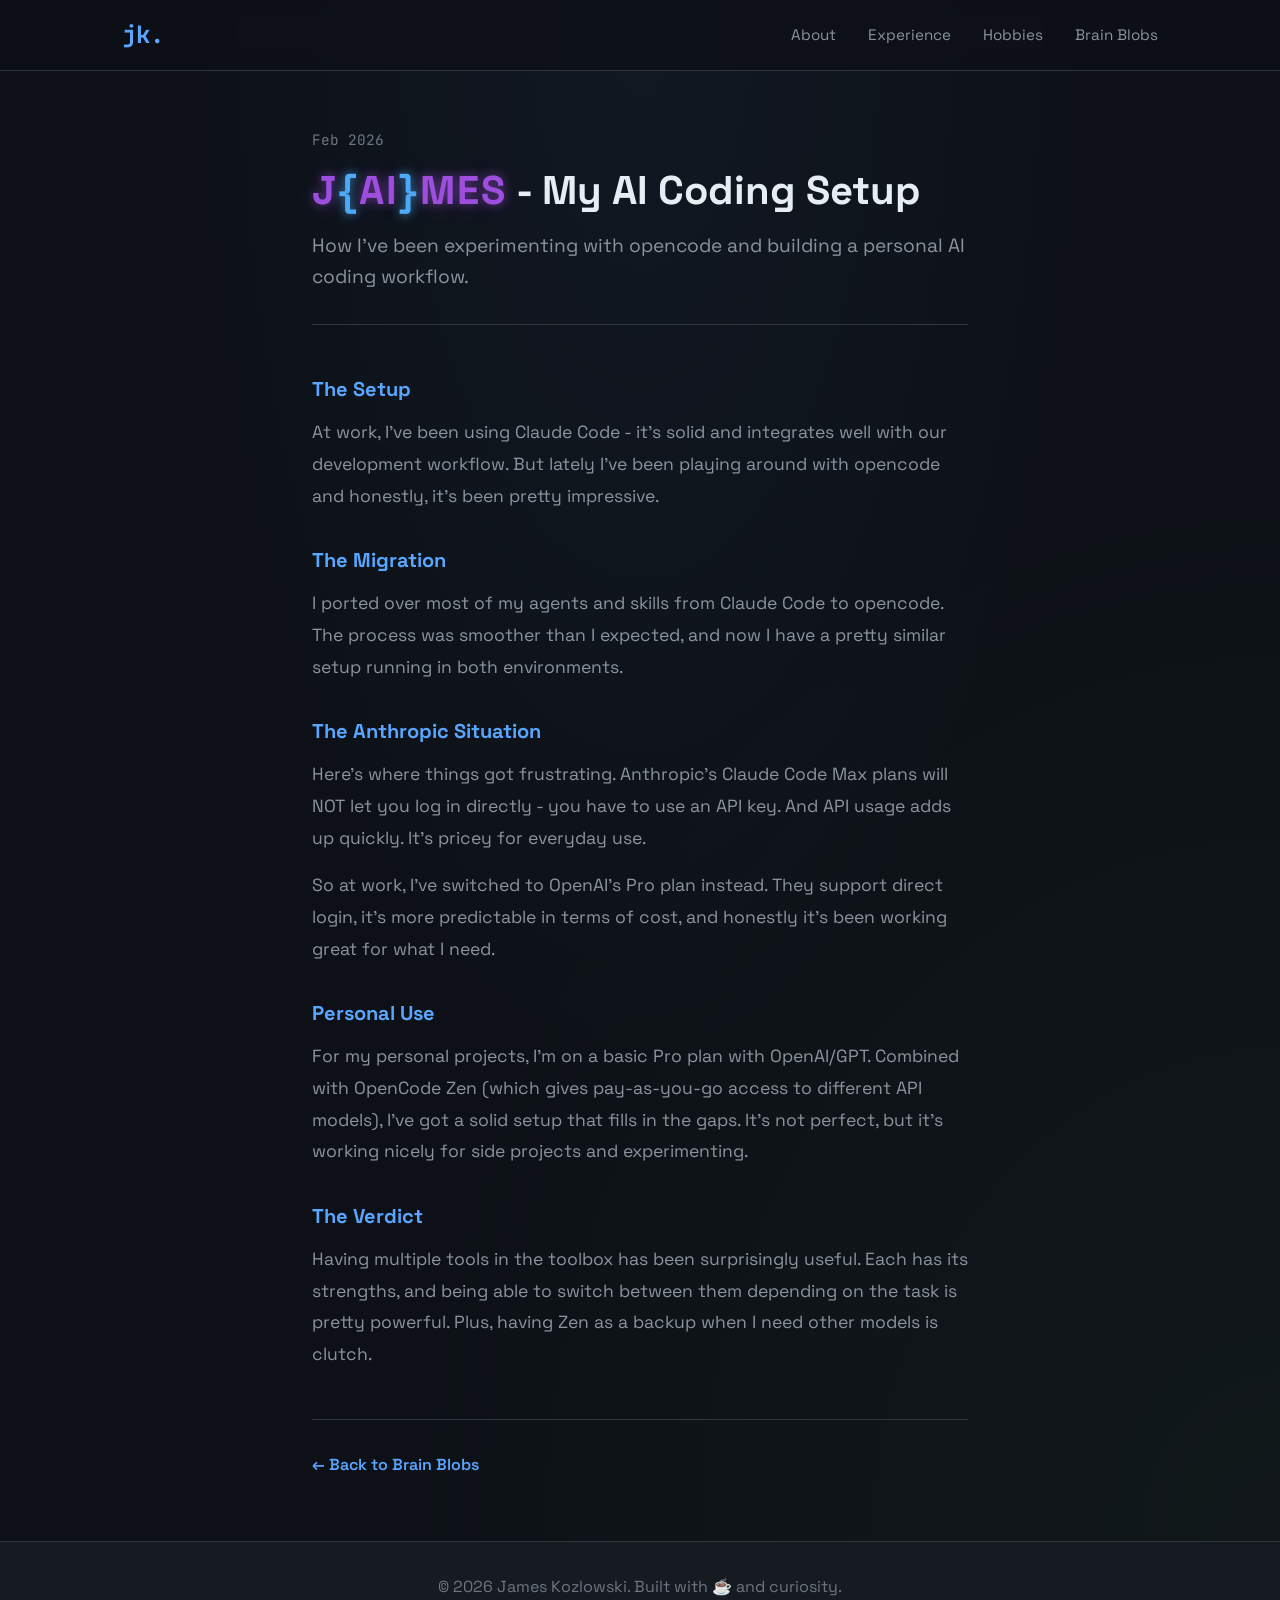
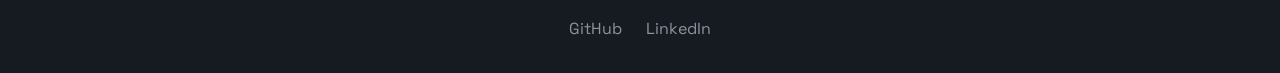
==== blog/ai-coding-setup.html @ 7b48e2a0 "update blog" ====
<!DOCTYPE html>
<html lang="en">
<head>
    <meta charset="UTF-8">
    <meta name="viewport" content="width=device-width, initial-scale=1.0">
    <title>J{AI}MES - My AI Coding Setup | James Kozlowski</title>
    <link rel="stylesheet" href="../styles.css">
    <link rel="stylesheet" href="../blog.css">
    <link rel="preconnect" href="https://fonts.googleapis.com">
    <link rel="preconnect" href="https://fonts.gstatic.com" crossorigin>
    <link href="https://fonts.googleapis.com/css2?family=JetBrains+Mono:wght@400;700&family=Space+Grotesk:wght@400;600;700&display=swap" rel="stylesheet">
</head>
<body>
    <nav class="navbar">
        <div class="nav-content">
            <a href="../index.html#home" class="logo">jk.</a>
            <ul class="nav-links">
                <li><a href="../index.html#about">About</a></li>
                <li><a href="../index.html#experience">Experience</a></li>
                <li><a href="../index.html#hobbies">Hobbies</a></li>
                <li><a href="../index.html#brain-blobs">Brain Blobs</a></li>
            </ul>
        </div>
    </nav>

    <main class="blog-post">
        <article>
            <header class="post-header">
                <span class="post-date">Feb 2026</span>
                <h1><span class="blog-title-styled">J<span class="bracket">{</span>AI<span class="bracket">}</span>MES</span> - My AI Coding Setup</h1>
                <p class="post-subtitle">How I've been experimenting with opencode and building a personal AI coding workflow.</p>
            </header>

            <div class="post-content">
                <h4>The Setup</h4>
                <p>At work, I've been using Claude Code - it's solid and integrates well with our development workflow. But lately I've been playing around with opencode and honestly, it's been pretty impressive.</p>

                <h4>The Migration</h4>
                <p>I ported over most of my agents and skills from Claude Code to opencode. The process was smoother than I expected, and now I have a pretty similar setup running in both environments.</p>

                <h4>The Anthropic Situation</h4>
                <p>Here's where things got frustrating. Anthropic's Claude Code Max plans will NOT let you log in directly - you have to use an API key. And API usage adds up quickly. It's pricey for everyday use.</p>
                <p>So at work, I've switched to OpenAI's Pro plan instead. They support direct login, it's more predictable in terms of cost, and honestly it's been working great for what I need.</p>

                <h4>Personal Use</h4>
                <p>For my personal projects, I'm on a basic Pro plan with OpenAI/GPT. Combined with OpenCode Zen (which gives pay-as-you-go access to different API models), I've got a solid setup that fills in the gaps. It's not perfect, but it's working nicely for side projects and experimenting.</p>

                <h4>The Verdict</h4>
                <p>Having multiple tools in the toolbox has been surprisingly useful. Each has its strengths, and being able to switch between them depending on the task is pretty powerful. Plus, having Zen as a backup when I need other models is clutch.</p>
            </div>

            <footer class="post-footer">
                <a href="../index.html#brain-blobs" class="back-link">← Back to Brain Blobs</a>
            </footer>
        </article>
    </main>

    <footer class="footer">
        <div class="container">
            <p>© 2026 James Kozlowski. Built with ☕ and curiosity.</p>
            <div class="social-links">
                <a href="https://github.com/jameskozlowski" target="_blank">GitHub</a>
                <a href="https://www.linkedin.com/in/jameskozlowski" target="_blank">LinkedIn</a>
            </div>
        </div>
    </footer>
</body>
</html>
---- styles.css ----
:root {
    --bg-primary: #0d1117;
    --bg-secondary: #161b22;
    --bg-tertiary: #21262d;
    --text-primary: #e6edf3;
    --text-secondary: #8b949e;
    --text-muted: #6e7681;
    --accent-primary: #58a6ff;
    --accent-secondary: #7ee787;
    --accent-tertiary: #ffa657;
    --accent-purple: #d2a8ff;
    --border-color: #30363d;
    --code-bg: #1a1f26;
    --font-mono: 'JetBrains Mono', monospace;
    --font-sans: 'Space Grotesk', sans-serif;
}

* {
    margin: 0;
    padding: 0;
    box-sizing: border-box;
}

html {
    scroll-behavior: smooth;
}

body {
    font-family: var(--font-sans);
    background-color: var(--bg-primary);
    color: var(--text-primary);
    line-height: 1.6;
}

.container {
    max-width: 1100px;
    margin: 0 auto;
    padding: 0 2rem;
}

/* Navbar */
.navbar {
    position: fixed;
    top: 0;
    left: 0;
    right: 0;
    background: rgba(13, 17, 23, 0.85);
    backdrop-filter: blur(10px);
    border-bottom: 1px solid var(--border-color);
    z-index: 1000;
    padding: 1rem 0;
}

.nav-content {
    max-width: 1100px;
    margin: 0 auto;
    padding: 0 2rem;
    display: flex;
    justify-content: space-between;
    align-items: center;
}

.logo {
    font-family: var(--font-mono);
    font-size: 1.5rem;
    font-weight: 700;
    color: var(--accent-primary);
    text-decoration: none;
}

.nav-links {
    display: flex;
    list-style: none;
    gap: 2rem;
}

.nav-links a {
    color: var(--text-secondary);
    text-decoration: none;
    font-size: 0.95rem;
    transition: color 0.2s ease;
}

.nav-links a:hover {
    color: var(--accent-primary);
}

/* Hero Section */
.hero {
    min-height: 100vh;
    display: flex;
    align-items: center;
    padding: 6rem 2rem 4rem;
    background: 
        radial-gradient(ellipse at top, rgba(88, 166, 255, 0.08) 0%, transparent 50%),
        radial-gradient(ellipse at bottom right, rgba(126, 231, 135, 0.05) 0%, transparent 50%),
        var(--bg-primary);
}

.hero-content {
    max-width: 1100px;
    margin: 0 auto;
    display: grid;
    grid-template-columns: 1fr 1fr;
    gap: 4rem;
    align-items: center;
}

.greeting {
    color: var(--accent-primary);
    font-family: var(--font-mono);
    font-size: 1rem;
    margin-bottom: 0.5rem;
}

.hero h1 {
    font-size: 3.5rem;
    font-weight: 700;
    line-height: 1.1;
    margin-bottom: 0.5rem;
    background: linear-gradient(135deg, var(--text-primary) 0%, var(--accent-primary) 100%);
    -webkit-background-clip: text;
    -webkit-text-fill-color: transparent;
    background-clip: text;
}

.tagline {
    font-size: 1.25rem;
    color: var(--text-secondary);
    margin-bottom: 0.5rem;
}

.location {
    color: var(--text-muted);
    font-size: 0.95rem;
    margin-bottom: 2rem;
}

.hero-links {
    display: flex;
    gap: 1rem;
    flex-wrap: wrap;
}

.btn {
    display: inline-block;
    padding: 0.75rem 1.5rem;
    background: var(--accent-primary);
    color: var(--bg-primary);
    text-decoration: none;
    border-radius: 6px;
    font-weight: 600;
    font-size: 0.95rem;
    transition: all 0.2s ease;
}

.btn:hover {
    transform: translateY(-2px);
    box-shadow: 0 4px 12px rgba(88, 166, 255, 0.3);
}

.btn-outline {
    background: transparent;
    border: 1px solid var(--border-color);
    color: var(--text-primary);
}

.btn-outline:hover {
    border-color: var(--accent-primary);
    color: var(--accent-primary);
}

.hero-image {
    display: flex;
    justify-content: center;
}

.profile-pic {
    width: 320px;
    height: 400px;
    object-fit: cover;
    border-radius: 12px;
    border: 2px solid var(--border-color);
    box-shadow: 0 8px 32px rgba(0, 0, 0, 0.4);
    transition: transform 0.3s ease;
}

.profile-pic:hover {
    transform: scale(1.02);
}

/* Sections */
.section {
    padding: 5rem 0;
}

.section-alt {
    background: var(--bg-secondary);
}

.section-title {
    font-size: 2rem;
    font-weight: 700;
    margin-bottom: 1rem;
    position: relative;
    display: inline-block;
}

.section-title::after {
    content: '';
    position: absolute;
    bottom: -8px;
    left: 0;
    width: 60px;
    height: 3px;
    background: var(--accent-primary);
    border-radius: 2px;
}

.section-subtitle {
    color: var(--text-secondary);
    margin-bottom: 3rem;
}

/* About Section */
.about-content {
    display: grid;
    grid-template-columns: 2fr 1fr;
    gap: 3rem;
    margin-bottom: 3rem;
}

.about-text p {
    margin-bottom: 1rem;
    color: var(--text-secondary);
    font-size: 1.05rem;
}

.about-text strong {
    color: var(--accent-secondary);
}

.about-pic {
    width: 100%;
    max-width: 280px;
    height: auto;
    border-radius: 12px;
    border: 2px solid var(--border-color);
}

.tech-stack h3 {
    font-size: 1.1rem;
    color: var(--text-secondary);
    margin-bottom: 1rem;
}

.tech-tags {
    display: flex;
    flex-wrap: wrap;
    gap: 0.5rem;
}

.tech-tag {
    padding: 0.4rem 0.8rem;
    background: var(--code-bg);
    border: 1px solid var(--border-color);
    border-radius: 20px;
    font-family: var(--font-mono);
    font-size: 0.85rem;
    color: var(--accent-primary);
}

/* Experience Timeline */
.timeline {
    margin-bottom: 3rem;
}

.timeline-item {
    position: relative;
    padding-left: 2rem;
    margin-bottom: 2rem;
}

.timeline-marker {
    position: absolute;
    left: 0;
    top: 6px;
    width: 12px;
    height: 12px;
    background: var(--accent-primary);
    border-radius: 50%;
    box-shadow: 0 0 0 4px rgba(88, 166, 255, 0.2);
}

.timeline-content h3 {
    font-size: 1.25rem;
    color: var(--text-primary);
}

.company {
    color: var(--accent-secondary);
    font-weight: 600;
}

.period {
    color: var(--text-muted);
    font-size: 0.9rem;
    margin-bottom: 0.5rem;
}

.timeline-content p {
    color: var(--text-secondary);
}

.timeline-content ul {
    color: var(--text-secondary);
    margin-left: 1.25rem;
    margin-top: 0.5rem;
}

.timeline-content li {
    margin-bottom: 0.25rem;
}

/* Education Section */
.education-section {
    margin-bottom: 2rem;
}

.education-section h3 {
    font-size: 1.25rem;
    margin-bottom: 1rem;
    color: var(--text-secondary);
}

.education-card {
    background: var(--bg-tertiary);
    border: 1px solid var(--border-color);
    border-radius: 8px;
    padding: 1.25rem;
    margin-bottom: 1rem;
}

.education-card h4 {
    font-size: 1.1rem;
    color: var(--text-primary);
    margin-bottom: 0.25rem;
}

.education-card .company {
    color: var(--accent-tertiary);
    font-weight: 600;
}

/* Certifications */
.certifications-section {
    margin-bottom: 3rem;
}

.certifications-section h3 {
    font-size: 1.25rem;
    margin-bottom: 1rem;
    color: var(--text-secondary);
}

.cert-grid {
    display: flex;
    flex-wrap: wrap;
    gap: 0.75rem;
}

.cert-tag {
    padding: 0.5rem 1rem;
    background: rgba(126, 231, 135, 0.1);
    border: 1px solid var(--accent-secondary);
    border-radius: 6px;
    font-size: 0.9rem;
    color: var(--accent-secondary);
}

.patents-section {
    margin: 2rem 0;
}

.patents-section h3 {
    font-size: 1.25rem;
    margin-bottom: 1rem;
    color: var(--text-primary);
}

.patent-card {
    padding: 1rem 1.25rem;
    background: rgba(126, 231, 135, 0.08);
    border: 1px solid var(--accent-secondary);
    border-radius: 8px;
    margin-bottom: 0.75rem;
}

.patent-card h4 {
    font-size: 1rem;
    color: var(--text-primary);
    margin-bottom: 0.25rem;
}

.patent-meta {
    font-size: 0.85rem;
    color: var(--accent-secondary);
    margin-bottom: 0.5rem;
}

.patent-desc {
    font-size: 0.9rem;
    color: var(--text-secondary);
    line-height: 1.5;
}

.projects-grid h3 {
    font-size: 1.25rem;
    margin-bottom: 1.5rem;
    color: var(--text-secondary);
}

.project-card {
    background: var(--bg-tertiary);
    border: 1px solid var(--border-color);
    border-radius: 8px;
    padding: 1.5rem;
    margin-bottom: 1rem;
    transition: border-color 0.2s ease;
}

.project-card:hover {
    border-color: var(--accent-primary);
}

.project-card h4 {
    font-size: 1.1rem;
    margin-bottom: 0.5rem;
    color: var(--text-primary);
}

.project-card p {
    color: var(--text-secondary);
    font-size: 0.95rem;
    margin-bottom: 1rem;
}

.project-tech {
    display: flex;
    gap: 0.5rem;
    margin-bottom: 1rem;
}

.project-tech span {
    padding: 0.25rem 0.6rem;
    background: var(--code-bg);
    border-radius: 4px;
    font-family: var(--font-mono);
    font-size: 0.8rem;
    color: var(--accent-tertiary);
}

.project-link {
    color: var(--accent-primary);
    text-decoration: none;
    font-weight: 600;
    transition: color 0.2s ease;
}

.project-link:hover {
    color: var(--accent-secondary);
}

/* Hobbies Grid */
.hobbies-grid {
    display: grid;
    grid-template-columns: repeat(auto-fit, minmax(260px, 1fr));
    gap: 1.5rem;
}

.hobby-card {
    background: var(--bg-tertiary);
    border: 1px solid var(--border-color);
    border-radius: 12px;
    padding: 1.5rem;
    transition: all 0.3s ease;
}

.hobby-card:hover {
    transform: translateY(-4px);
    border-color: var(--accent-purple);
    box-shadow: 0 8px 24px rgba(210, 168, 255, 0.1);
}

.hobby-icon {
    font-size: 1.25rem;
    margin-right: 0.5rem;
}

.hobby-card h3 {
    font-size: 1.15rem;
    margin-bottom: 0.75rem;
    color: var(--text-primary);
    display: flex;
    align-items: center;
}

.hobby-card p {
    color: var(--text-secondary);
    font-size: 0.95rem;
}

/* Blog / Brain Blobs */
.blog-grid {
    display: grid;
    grid-template-columns: repeat(auto-fit, minmax(280px, 1fr));
    gap: 1.5rem;
}

.blog-card {
    background: var(--bg-tertiary);
    border: 1px solid var(--border-color);
    border-radius: 12px;
    padding: 1.5rem;
    transition: all 0.3s ease;
}

.blog-card:hover {
    border-color: var(--accent-secondary);
    transform: translateY(-4px);
}

.blog-date {
    font-family: var(--font-mono);
    font-size: 0.8rem;
    color: var(--text-muted);
    display: block;
    margin-bottom: 0.5rem;
}

.blog-card h3 {
    font-size: 1.1rem;
    margin-bottom: 0.75rem;
    color: var(--text-primary);
    line-height: 1.4;
}

.blog-title-styled {
    color: #9d4edd;
    text-transform: uppercase;
    font-weight: 700;
    letter-spacing: 2px;
    text-shadow: 0 0 10px rgba(157, 78, 221, 0.5), 0 0 20px rgba(157, 78, 221, 0.3);
}

.blog-title-styled .bracket {
    color: #4dabf7;
    text-shadow: 0 0 8px rgba(77, 171, 247, 0.6), 0 0 15px rgba(77, 171, 247, 0.4);
}

.blog-card p {
    color: var(--text-secondary);
    font-size: 0.9rem;
    margin-bottom: 1rem;
    line-height: 1.6;
}

.read-more {
    color: var(--accent-primary);
    text-decoration: none;
    font-weight: 600;
    font-size: 0.9rem;
    transition: color 0.2s ease;
}

.read-more:hover {
    color: var(--accent-secondary);
}

/* Footer */
.footer {
    background: var(--bg-secondary);
    border-top: 1px solid var(--border-color);
    padding: 2rem 0;
    text-align: center;
}

.footer p {
    color: var(--text-muted);
    margin-bottom: 1rem;
}

.social-links {
    display: flex;
    justify-content: center;
    gap: 1.5rem;
}

.social-links a {
    color: var(--text-secondary);
    text-decoration: none;
    transition: color 0.2s ease;
}

.social-links a:hover {
    color: var(--accent-primary);
}

/* Responsive */
@media (max-width: 768px) {
    .hero-content {
        grid-template-columns: 1fr;
        text-align: center;
    }
    
    .hero h1 {
        font-size: 2.5rem;
    }
    
    .hero-links {
        justify-content: center;
    }
    
    .hero-image {
        order: -1;
    }
    
    .profile-pic {
        width: 240px;
        height: 300px;
    }
    
    .about-content {
        grid-template-columns: 1fr;
    }
    
    .about-image {
        order: -1;
        text-align: center;
    }
    
    .nav-links {
        display: none;
    }
    
    .section {
        padding: 3rem 0;
    }
}
---- blog.css ----
/* Blog Index Styles */
.blog-index {
    min-height: 100vh;
    padding: 8rem 0 4rem;
    background: 
        radial-gradient(ellipse at top, rgba(88, 166, 255, 0.05) 0%, transparent 50%),
        radial-gradient(ellipse at bottom right, rgba(126, 231, 135, 0.03) 0%, transparent 50%),
        var(--bg-primary);
}

.blog-index-header {
    text-align: center;
    margin-bottom: 4rem;
}

.blog-index-header h1 {
    font-size: 3rem;
    font-weight: 700;
    margin-bottom: 0.5rem;
    background: linear-gradient(135deg, var(--text-primary) 0%, var(--accent-primary) 100%);
    -webkit-background-clip: text;
    -webkit-text-fill-color: transparent;
    background-clip: text;
}

.blog-index-subtitle {
    color: var(--text-secondary);
    font-size: 1.2rem;
}

.blog-list {
    max-width: 800px;
    margin: 0 auto;
    display: flex;
    flex-direction: column;
    gap: 2rem;
}

.blog-list-item {
    background: var(--bg-secondary);
    border: 1px solid var(--border-color);
    border-radius: 12px;
    padding: 2rem;
    transition: all 0.3s ease;
}

.blog-list-item:hover {
    border-color: var(--accent-secondary);
    transform: translateY(-2px);
    box-shadow: 0 8px 24px rgba(126, 231, 135, 0.1);
}

.blog-list-item .blog-date {
    font-family: var(--font-mono);
    font-size: 0.85rem;
    color: var(--text-muted);
    display: block;
    margin-bottom: 0.75rem;
}

.blog-list-item h2 {
    font-size: 1.4rem;
    margin-bottom: 0.75rem;
    color: var(--text-primary);
    line-height: 1.3;
}

.blog-list-item p {
    color: var(--text-secondary);
    font-size: 1rem;
    line-height: 1.6;
    margin-bottom: 1.25rem;
}

.blog-list-item .read-more {
    display: inline-block;
    color: var(--accent-primary);
    text-decoration: none;
    font-weight: 600;
    font-size: 0.95rem;
    transition: color 0.2s ease;
}

.blog-list-item .read-more:hover {
    color: var(--accent-secondary);
}

/* Individual Blog Post Styles */
.blog-post {
    min-height: 100vh;
    padding: 8rem 0 4rem;
    background: 
        radial-gradient(ellipse at top, rgba(88, 166, 255, 0.05) 0%, transparent 50%),
        radial-gradient(ellipse at bottom right, rgba(126, 231, 135, 0.03) 0%, transparent 50%),
        var(--bg-primary);
}

.blog-post article {
    max-width: 720px;
    margin: 0 auto;
    padding: 0 2rem;
}

.post-header {
    margin-bottom: 3rem;
    padding-bottom: 2rem;
    border-bottom: 1px solid var(--border-color);
}

.post-date {
    font-family: var(--font-mono);
    font-size: 0.9rem;
    color: var(--text-muted);
    display: block;
    margin-bottom: 1rem;
}

.post-header h1 {
    font-size: 2.5rem;
    font-weight: 700;
    line-height: 1.2;
    margin-bottom: 1rem;
    color: var(--text-primary);
}

.post-subtitle {
    font-size: 1.2rem;
    color: var(--text-secondary);
    line-height: 1.6;
}

.post-content {
    margin-bottom: 3rem;
}

.post-content h4 {
    color: var(--accent-primary);
    font-size: 1.25rem;
    margin-top: 2rem;
    margin-bottom: 0.75rem;
}

.post-content h4:first-child {
    margin-top: 0;
}

.post-content p {
    color: var(--text-secondary);
    font-size: 1.1rem;
    line-height: 1.8;
    margin-bottom: 1rem;
}

.post-content ul {
    margin-left: 1.5rem;
    margin-bottom: 1.25rem;
}

.post-content li {
    color: var(--text-secondary);
    font-size: 1.05rem;
    line-height: 1.7;
    margin-bottom: 0.5rem;
}

.post-footer {
    padding-top: 2rem;
    border-top: 1px solid var(--border-color);
}

.back-link {
    color: var(--accent-primary);
    text-decoration: none;
    font-weight: 600;
    font-size: 1rem;
    transition: color 0.2s ease;
}

.back-link:hover {
    color: var(--accent-secondary);
}

/* Responsive */
@media (max-width: 768px) {
    .blog-index-header h1 {
        font-size: 2.25rem;
    }

    .post-header h1 {
        font-size: 1.75rem;
    }

    .blog-list-item {
        padding: 1.5rem;
    }

    .blog-post article {
        padding: 0 1rem;
    }
}
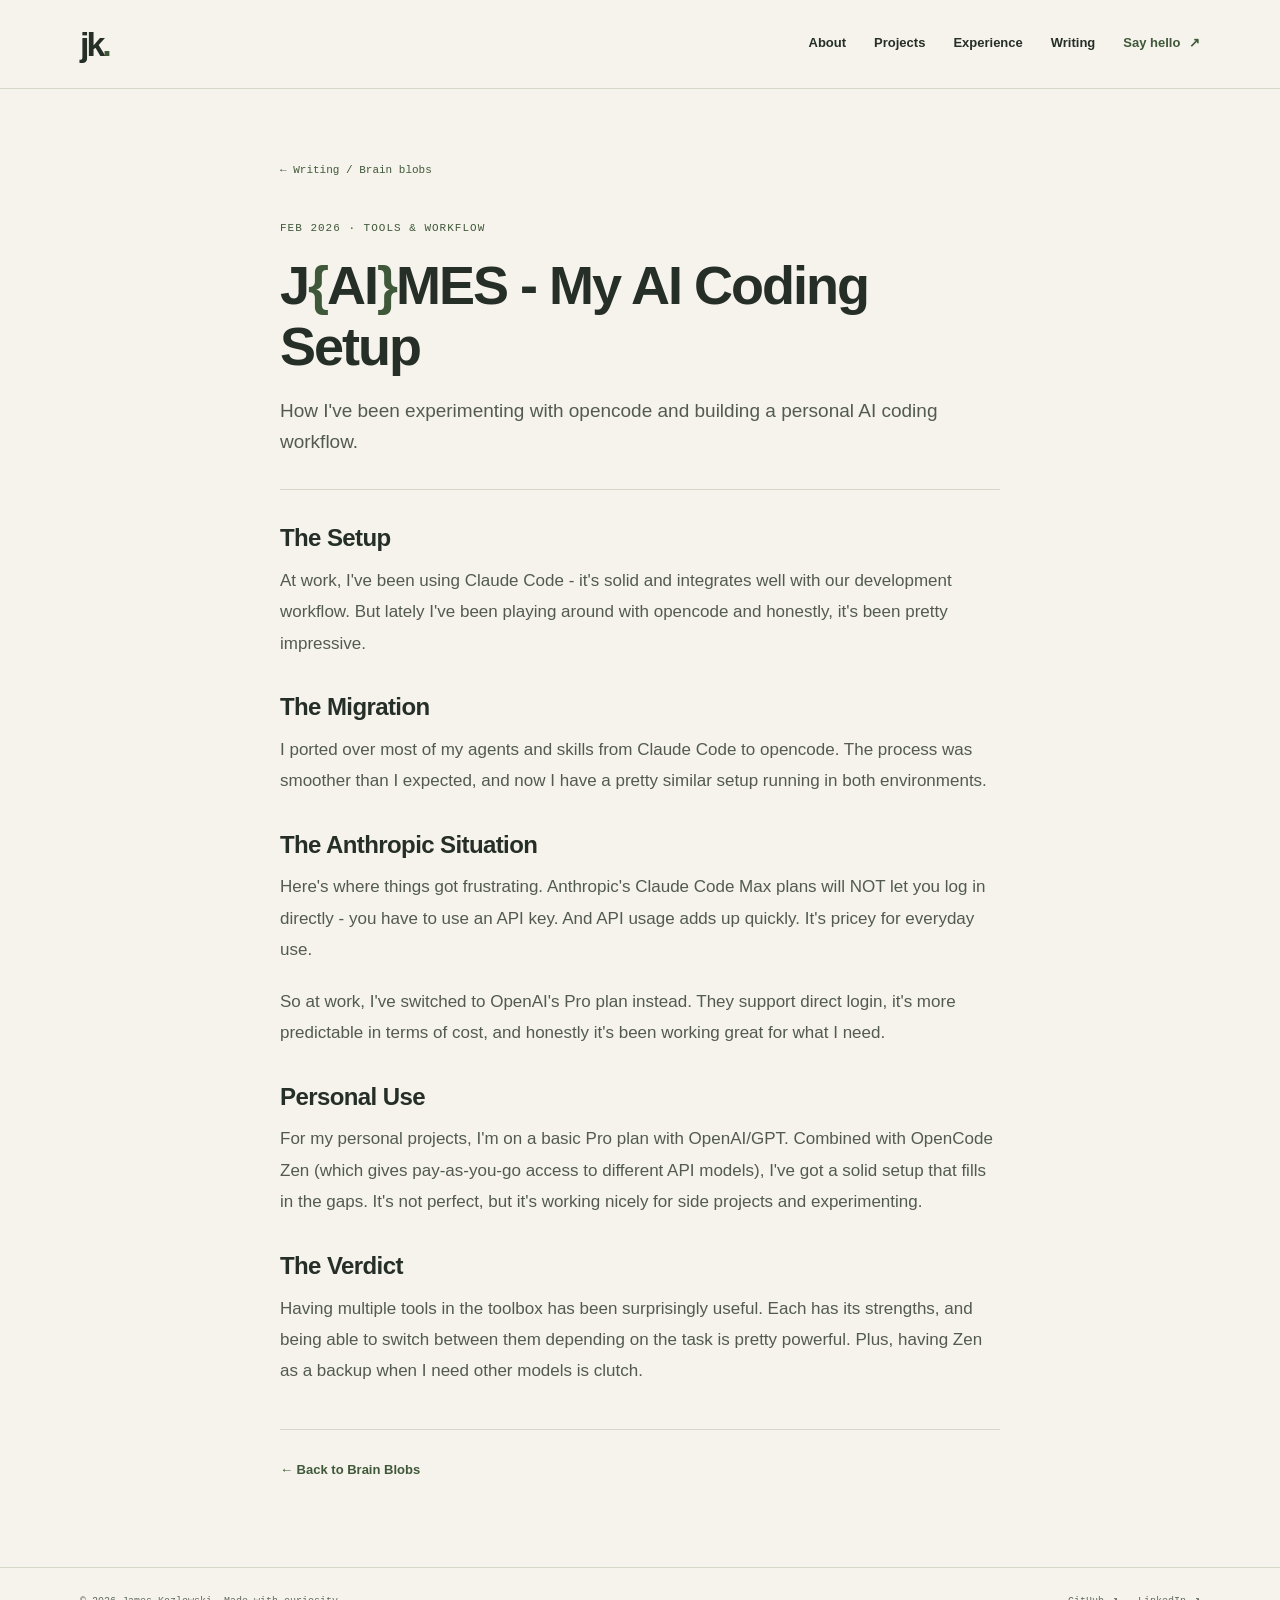
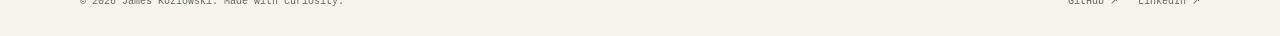
==== commit 02429958: "Refresh" ====
--- a/blog/ai-coding-setup.html
+++ b/blog/ai-coding-setup.html
@@ -1,68 +1,132 @@
-<!DOCTYPE html>
+<!doctype html>
 <html lang="en">
-<head>
-    <meta charset="UTF-8">
-    <meta name="viewport" content="width=device-width, initial-scale=1.0">
+  <head>
+    <meta charset="UTF-8" />
+    <meta name="viewport" content="width=device-width, initial-scale=1.0" />
     <title>J{AI}MES - My AI Coding Setup | James Kozlowski</title>
-    <link rel="stylesheet" href="../styles.css">
-    <link rel="stylesheet" href="../blog.css">
-    <link rel="preconnect" href="https://fonts.googleapis.com">
-    <link rel="preconnect" href="https://fonts.gstatic.com" crossorigin>
-    <link href="https://fonts.googleapis.com/css2?family=JetBrains+Mono:wght@400;700&family=Space+Grotesk:wght@400;600;700&display=swap" rel="stylesheet">
-</head>
-<body>
-    <nav class="navbar">
-        <div class="nav-content">
-            <a href="../index.html#home" class="logo">jk.</a>
-            <ul class="nav-links">
-                <li><a href="../index.html#about">About</a></li>
-                <li><a href="../index.html#experience">Experience</a></li>
-                <li><a href="../index.html#hobbies">Hobbies</a></li>
-                <li><a href="../index.html#brain-blobs">Brain Blobs</a></li>
-            </ul>
+    <link rel="stylesheet" href="../styles.css" />
+    <link rel="stylesheet" href="../blog.css" />
+    <meta
+      name="description"
+      content="Experiments with opencode, Claude Code, and a personal AI coding workflow. Notes from February 2026 by James Kozlowski."
+    />
+    <meta name="theme-color" content="#f5f3eb" />
+    <link
+      rel="canonical"
+      href="https://jameskozlowski.com/blog/ai-coding-setup.html"
+    />
+    <link rel="icon" href="../assets/favicon.svg" type="image/svg+xml" />
+    <script src="../script.js" defer></script>
+  </head>
+  <body>
+    <a class="skip-link" href="#main">Skip to content</a>
+    <header class="navbar">
+      <nav class="nav-content" aria-label="Main navigation">
+        <a
+          href="../index.html#home"
+          class="logo"
+          aria-label="James Kozlowski home"
+          >jk<span>.</span></a
+        >
+        <ul class="nav-links">
+          <li><a href="../index.html#about">About</a></li>
+          <li><a href="../index.html#projects">Projects</a></li>
+          <li><a href="../index.html#experience">Experience</a></li>
+          <li><a href="../index.html#brain-blobs">Writing</a></li>
+          <li>
+            <a href="../index.html#contact"
+              >Say hello <span aria-hidden="true">↗</span></a
+            >
+          </li>
+        </ul>
+      </nav>
+    </header>
+
+    <main id="main" class="blog-post" tabindex="-1">
+      <article>
+        <a class="breadcrumb" href="../index.html#brain-blobs"
+          >← Writing / Brain blobs</a
+        >
+        <header class="post-header">
+          <time class="post-date" datetime="2026-02"
+            >Feb 2026 · Tools &amp; workflow</time
+          >
+          <h1>
+            <span class="blog-title-styled"
+              >J<span class="bracket">{</span>AI<span class="bracket">}</span
+              >MES</span
+            >
+            - My AI Coding Setup
+          </h1>
+          <p class="post-subtitle">
+            How I've been experimenting with opencode and building a personal AI
+            coding workflow.
+          </p>
+        </header>
+
+        <div class="post-content">
+          <h2>The Setup</h2>
+          <p>
+            At work, I've been using Claude Code - it's solid and integrates
+            well with our development workflow. But lately I've been playing
+            around with opencode and honestly, it's been pretty impressive.
+          </p>
+
+          <h2>The Migration</h2>
+          <p>
+            I ported over most of my agents and skills from Claude Code to
+            opencode. The process was smoother than I expected, and now I have a
+            pretty similar setup running in both environments.
+          </p>
+
+          <h2>The Anthropic Situation</h2>
+          <p>
+            Here's where things got frustrating. Anthropic's Claude Code Max
+            plans will NOT let you log in directly - you have to use an API key.
+            And API usage adds up quickly. It's pricey for everyday use.
+          </p>
+          <p>
+            So at work, I've switched to OpenAI's Pro plan instead. They support
+            direct login, it's more predictable in terms of cost, and honestly
+            it's been working great for what I need.
+          </p>
+
+          <h2>Personal Use</h2>
+          <p>
+            For my personal projects, I'm on a basic Pro plan with OpenAI/GPT.
+            Combined with OpenCode Zen (which gives pay-as-you-go access to
+            different API models), I've got a solid setup that fills in the
+            gaps. It's not perfect, but it's working nicely for side projects
+            and experimenting.
+          </p>
+
+          <h2>The Verdict</h2>
+          <p>
+            Having multiple tools in the toolbox has been surprisingly useful.
+            Each has its strengths, and being able to switch between them
+            depending on the task is pretty powerful. Plus, having Zen as a
+            backup when I need other models is clutch.
+          </p>
         </div>
-    </nav>
 
-    <main class="blog-post">
-        <article>
-            <header class="post-header">
-                <span class="post-date">Feb 2026</span>
-                <h1><span class="blog-title-styled">J<span class="bracket">{</span>AI<span class="bracket">}</span>MES</span> - My AI Coding Setup</h1>
-                <p class="post-subtitle">How I've been experimenting with opencode and building a personal AI coding workflow.</p>
-            </header>
-
-            <div class="post-content">
-                <h4>The Setup</h4>
-                <p>At work, I've been using Claude Code - it's solid and integrates well with our development workflow. But lately I've been playing around with opencode and honestly, it's been pretty impressive.</p>
-
-                <h4>The Migration</h4>
-                <p>I ported over most of my agents and skills from Claude Code to opencode. The process was smoother than I expected, and now I have a pretty similar setup running in both environments.</p>
-
-                <h4>The Anthropic Situation</h4>
-                <p>Here's where things got frustrating. Anthropic's Claude Code Max plans will NOT let you log in directly - you have to use an API key. And API usage adds up quickly. It's pricey for everyday use.</p>
-                <p>So at work, I've switched to OpenAI's Pro plan instead. They support direct login, it's more predictable in terms of cost, and honestly it's been working great for what I need.</p>
-
-                <h4>Personal Use</h4>
-                <p>For my personal projects, I'm on a basic Pro plan with OpenAI/GPT. Combined with OpenCode Zen (which gives pay-as-you-go access to different API models), I've got a solid setup that fills in the gaps. It's not perfect, but it's working nicely for side projects and experimenting.</p>
-
-                <h4>The Verdict</h4>
-                <p>Having multiple tools in the toolbox has been surprisingly useful. Each has its strengths, and being able to switch between them depending on the task is pretty powerful. Plus, having Zen as a backup when I need other models is clutch.</p>
-            </div>
-
-            <footer class="post-footer">
-                <a href="../index.html#brain-blobs" class="back-link">← Back to Brain Blobs</a>
-            </footer>
-        </article>
+        <footer class="post-footer">
+          <a href="../index.html#brain-blobs" class="back-link"
+            >← Back to Brain Blobs</a
+          >
+        </footer>
+      </article>
     </main>
 
     <footer class="footer">
-        <div class="container">
-            <p>© 2026 James Kozlowski. Built with ☕ and curiosity.</p>
-            <div class="social-links">
-                <a href="https://github.com/jameskozlowski" target="_blank">GitHub</a>
-                <a href="https://www.linkedin.com/in/jameskozlowski" target="_blank">LinkedIn</a>
-            </div>
+      <div class="container">
+        <p>
+          © <span data-year>2026</span> James Kozlowski. Made with curiosity.
+        </p>
+        <div class="social-links">
+          <a href="https://github.com/jameskozlowski">GitHub ↗</a>
+          <a href="https://www.linkedin.com/in/jameskozlowski">LinkedIn ↗</a>
         </div>
+      </div>
     </footer>
-</body>
+  </body>
 </html>
--- a/styles.css
+++ b/styles.css
@@ -1,649 +1,782 @@
 :root {
-    --bg-primary: #0d1117;
-    --bg-secondary: #161b22;
-    --bg-tertiary: #21262d;
-    --text-primary: #e6edf3;
-    --text-secondary: #8b949e;
-    --text-muted: #6e7681;
-    --accent-primary: #58a6ff;
-    --accent-secondary: #7ee787;
-    --accent-tertiary: #ffa657;
-    --accent-purple: #d2a8ff;
-    --border-color: #30363d;
-    --code-bg: #1a1f26;
-    --font-mono: 'JetBrains Mono', monospace;
-    --font-sans: 'Space Grotesk', sans-serif;
+  color-scheme: light;
+  --bg-primary: #f5f3eb;
+  --bg-secondary: #eeede3;
+  --text-primary: #252e27;
+  --text-secondary: #535b51;
+  --text-muted: #646b60;
+  --accent-primary: #40583a;
+  --border-color: #d6d8ca;
+  --font-sans: "Avenir Next", Avenir, "Segoe UI", sans-serif;
+  --font-mono: "SFMono-Regular", Consolas, "Liberation Mono", monospace;
 }
 
 * {
-    margin: 0;
-    padding: 0;
-    box-sizing: border-box;
+  box-sizing: border-box;
+}
+html {
+  scroll-behavior: smooth;
+  scroll-padding-top: 110px;
+}
+body {
+  margin: 0;
+  background: var(--bg-primary);
+  color: var(--text-primary);
+  font-family: var(--font-sans);
+  font-size: 16px;
+  line-height: 1.7;
+  -webkit-font-smoothing: antialiased;
+}
+h1,
+h2,
+h3,
+h4,
+p,
+figure {
+  margin: 0;
+}
+h1,
+h2,
+h3,
+h4 {
+  line-height: 1.2;
+}
+a {
+  color: inherit;
+  text-underline-offset: 5px;
+}
+a:hover {
+  color: var(--accent-primary);
+}
+button,
+a {
+  -webkit-tap-highlight-color: transparent;
+}
+a:focus-visible,
+button:focus-visible {
+  outline: 3px solid var(--accent-primary);
+  outline-offset: 6px;
+  border-radius: 2px;
+}
+::selection {
+  background: #d3dcbd;
+  color: #252e27;
+}
+img {
+  display: block;
+  max-width: 100%;
+}
+.container {
+  width: min(1120px, calc(100% - 96px));
+  margin-inline: auto;
+}
+.skip-link {
+  position: fixed;
+  top: 12px;
+  left: 16px;
+  transform: translateY(-160%);
+  z-index: 30;
+  background: var(--text-primary);
+  color: var(--bg-primary);
+  padding: 10px 20px;
+}
+.skip-link:focus {
+  transform: translateY(0);
+  color: white;
+}
+.navbar {
+  position: sticky;
+  top: 0;
+  z-index: 20;
+  background: rgba(245, 243, 235, 0.97);
+  border-bottom: 1px solid var(--border-color);
+}
+.nav-content {
+  width: min(1120px, calc(100% - 96px));
+  min-height: 88px;
+  margin: auto;
+  display: flex;
+  align-items: center;
+  justify-content: space-between;
+  gap: 28px;
+}
+.logo {
+  font-size: 34px;
+  font-weight: 800;
+  text-decoration: none;
+  letter-spacing: -3px;
+  line-height: 1;
+}
+.logo span {
+  color: var(--accent-primary);
+}
+.nav-links {
+  display: flex;
+  align-items: center;
+  flex-wrap: wrap;
+  gap: 28px;
+  list-style: none;
+  padding: 0;
+  margin: 0;
+}
+.nav-links a {
+  display: inline-block;
+  font-size: 13px;
+  font-weight: 600;
+  text-decoration: none;
+  padding: 10px 0;
+  border-bottom: 1px solid transparent;
+}
+.nav-links a:hover,
+.nav-links a[aria-current="location"] {
+  border-color: var(--accent-primary);
+}
+.nav-links li:last-child a {
+  color: var(--accent-primary);
+}
+.nav-links span {
+  margin-left: 5px;
+}
+.eyebrow {
+  font: 11px/1.6 var(--font-mono);
+  letter-spacing: 1.4px;
+  text-transform: uppercase;
+  color: var(--accent-primary);
+}
+.hero {
+  display: grid;
+  grid-template-columns: 1.45fr 1fr;
+  gap: 40px 70px;
+  padding-top: 78px;
+}
+.hero-copy {
+  align-self: center;
+}
+.status-dot {
+  display: inline-block;
+  width: 7px;
+  height: 7px;
+  background: var(--accent-primary);
+  border-radius: 50%;
+  margin: 0 9px 1px 0;
+}
+h1 {
+  font-size: clamp(58px, 6.2vw, 82px);
+  letter-spacing: -5px;
+  font-weight: 650;
+  line-height: 1.04;
+}
+.hero h1 {
+  margin: 24px 0;
+}
+.accent {
+  color: var(--accent-primary);
+}
+.hero-intro {
+  font-size: 27px;
+  line-height: 1.4;
+  letter-spacing: -0.7px;
+}
+.serif {
+  font-family: Georgia, "Times New Roman", serif;
+  font-weight: 400;
+  font-style: italic;
+}
+.hero-description {
+  color: var(--text-secondary);
+  max-width: 470px;
+  font-size: 15px;
+  margin-top: 20px;
+}
+.hero-links {
+  display: flex;
+  align-items: center;
+  flex-wrap: wrap;
+  gap: 24px;
+  margin-top: 28px;
+}
+.btn {
+  display: inline-flex;
+  align-items: center;
+  justify-content: center;
+  gap: 22px;
+  background: var(--accent-primary);
+  color: #fff;
+  border: 1px solid var(--accent-primary);
+  border-radius: 4px;
+  font-size: 13px;
+  font-weight: 600;
+  padding: 13px 20px;
+  text-decoration: none;
+  transition: background 0.2s;
+}
+.btn:hover {
+  background: #293d24;
+  color: #fff;
+}
+.text-link {
+  display: inline-flex;
+  align-items: center;
+  gap: 14px;
+  font-size: 13px;
+  font-weight: 600;
+  text-decoration: none;
+}
+.text-link:hover {
+  text-decoration: underline;
+}
+.hero-photo {
+  position: relative;
+  padding: 12px 12px 0;
+  background: #e4e5d8;
+  border: 1px solid #d5d7c6;
+  transform: rotate(2deg);
+  align-self: center;
+  margin: 5px 10px 10px 0;
+}
+.photo-frame {
+  overflow: hidden;
+  background: var(--bg-secondary);
+}
+.hero-photo img {
+  width: 100%;
+  aspect-ratio: 4 / 5;
+  height: auto;
+  object-fit: cover;
+  object-position: center 45%;
+}
+.hero-photo figcaption {
+  display: flex;
+  justify-content: space-between;
+  font: 10px/1.6 var(--font-mono);
+  padding: 15px 3px;
+  color: #45523f;
+}
+.photo-note {
+  position: absolute;
+  right: -24px;
+  bottom: 84px;
+  font:
+    italic 17px Georgia,
+    serif;
+  background: #f3edce;
+  color: #494b30;
+  padding: 13px 17px;
+  transform: rotate(-7deg);
+  box-shadow: 0 2px 5px #252e2710;
+}
+.hero-footnote {
+  grid-column: 1 / -1;
+  border-top: 1px solid var(--border-color);
+  padding: 22px 0;
+  margin-top: 24px;
+  display: flex;
+  justify-content: space-between;
+  gap: 20px;
+  color: var(--text-muted);
+  font: 10px/1.6 var(--font-mono);
+}
+.hero-footnote a {
+  text-decoration: none;
+}
+.hero-footnote a span {
+  padding-left: 14px;
+}
+.section {
+  padding-block: 92px;
+}
+.section-tinted {
+  background: var(--bg-secondary);
+  border-block: 1px solid var(--border-color);
+}
+.section-layout {
+  display: grid;
+  grid-template-columns: 1fr 1.55fr;
+  gap: 80px;
+}
+h2 {
+  font-size: clamp(30px, 3.3vw, 42px);
+  letter-spacing: -1.6px;
+  font-weight: 600;
+}
+.section-heading h2,
+.section-top h2,
+.offscreen-grid h2 {
+  margin-top: 17px;
+}
+.section-summary {
+  color: var(--text-secondary);
+  font-size: 14px;
+  margin-top: 20px;
+  max-width: 320px;
+}
+.lead {
+  font-size: 20px;
+  line-height: 1.65;
+  letter-spacing: -0.35px;
+}
+.about-copy > p + p {
+  margin-top: 18px;
+  color: var(--text-secondary);
+  font-size: 15px;
+}
+.toolbox {
+  margin-top: 30px;
+  padding-top: 26px;
+  border-top: 1px solid var(--border-color);
+}
+.tags {
+  display: flex;
+  flex-wrap: wrap;
+  gap: 7px;
+  list-style: none;
+  padding: 0;
+  margin: 14px 0 0;
+}
+.tags li {
+  font: 11px/1.5 var(--font-mono);
+  padding: 5px 10px;
+  border: 1px solid var(--border-color);
+  border-radius: 3px;
+  color: var(--text-secondary);
+}
+.section-top {
+  display: flex;
+  justify-content: space-between;
+  align-items: flex-end;
+  gap: 28px;
+  margin-bottom: 38px;
+}
+.project-grid {
+  display: grid;
+  grid-template-columns: repeat(3, 1fr);
+  gap: 18px;
+}
+.project-card {
+  padding: 26px;
+  border: 1px solid var(--border-color);
+  border-radius: 6px;
+  display: flex;
+  flex-direction: column;
+  background: #faf9f3;
+}
+.project-top {
+  display: flex;
+  align-items: center;
+  justify-content: space-between;
+  padding-bottom: 30px;
+}
+.project-symbol {
+  font: 21px/1.5 var(--font-mono);
+  letter-spacing: -1px;
+  color: var(--accent-primary);
+}
+.project-card .tags {
+  margin-top: 0;
+  gap: 5px;
+}
+.project-card .tags li {
+  padding: 3px 7px;
+  font-size: 10px;
+}
+.project-card h3 {
+  font-size: 21px;
+  letter-spacing: -0.7px;
+  margin: 19px 0 13px;
+}
+.project-card p {
+  font-size: 14px;
+  color: var(--text-secondary);
+  margin-bottom: 28px;
+}
+.card-links {
+  margin-top: auto;
+  display: flex;
+  flex-wrap: wrap;
+  align-items: center;
+  justify-content: space-between;
+  gap: 15px;
+}
+.card-links a {
+  font-size: 12px;
+}
+.card-links > a + a {
+  color: var(--text-secondary);
+  text-decoration: none;
+}
+.card-links > a + a:hover {
+  text-decoration: underline;
+}
+.experience-item {
+  position: relative;
+  border-left: 1px solid #c6cbb9;
+  padding: 0 0 35px 28px;
+}
+.experience-item::before {
+  content: "";
+  position: absolute;
+  width: 7px;
+  height: 7px;
+  border-radius: 50%;
+  background: #9ca68d;
+  top: 7px;
+  left: -4px;
+}
+.experience-item:first-child::before {
+  background: var(--accent-primary);
+}
+.experience-item:last-child {
+  padding-bottom: 0;
+}
+.role-meta {
+  display: flex;
+  flex-wrap: wrap;
+  align-items: center;
+  gap: 12px;
+  font: 11px/1.6 var(--font-mono);
+  color: var(--text-muted);
+  margin-bottom: 10px;
+}
+.current-label {
+  background: #dce3cc;
+  color: #405332;
+  padding: 2px 7px;
+  border-radius: 3px;
+  font-size: 10px;
+}
+.experience-item h3 {
+  font-size: 21px;
+  letter-spacing: -0.5px;
+}
+.company {
+  color: var(--accent-primary);
+  font-weight: 600;
+  font-size: 14px;
+  margin: 4px 0 10px;
+}
+.experience-item p:last-child {
+  font-size: 14px;
+  color: var(--text-secondary);
+}
+.credentials-grid {
+  display: grid;
+  grid-template-columns: 1fr 1fr;
+  gap: 80px;
+  margin-top: 58px;
+  padding-top: 35px;
+  border-top: 1px solid var(--border-color);
+}
+.credential {
+  margin-top: 22px;
+}
+.credential h4 {
+  font-size: 14px;
+  font-weight: 600;
+  margin-bottom: 6px;
+}
+.credential p {
+  font-size: 12px;
+  color: var(--text-secondary);
+}
+.writing-list {
+  border-top: 1px solid var(--border-color);
+}
+.writing-item {
+  display: grid;
+  grid-template-columns: 170px 1fr 28px;
+  align-items: center;
+  gap: 28px;
+  padding: 28px 0;
+  border-bottom: 1px solid var(--border-color);
+  text-decoration: none;
+}
+.writing-item:hover h3 {
+  color: var(--accent-primary);
+  text-decoration: underline;
+  text-decoration-thickness: 1px;
+}
+.writing-meta {
+  font: 11px/1.8 var(--font-mono);
+  color: var(--text-secondary);
+}
+.writing-meta span {
+  display: block;
+  font-size: 10px;
+  color: var(--text-muted);
+}
+.writing-item h3 {
+  font-size: 21px;
+  letter-spacing: -0.5px;
+  font-weight: 600;
+}
+.writing-item p {
+  font-size: 14px;
+  color: var(--text-secondary);
+  margin-top: 6px;
+}
+.writing-arrow {
+  font-size: 23px;
+  color: var(--accent-primary);
+}
+.offscreen-grid {
+  display: grid;
+  grid-template-columns: 0.9fr 1.2fr;
+  align-items: center;
+  gap: 100px;
+}
+.outdoor-photo {
+  max-width: 360px;
+}
+.outdoor-photo img {
+  width: 100%;
+  aspect-ratio: 4 / 5;
+  height: auto;
+  object-fit: cover;
+  border-radius: 5px;
+}
+.outdoor-photo figcaption {
+  margin-top: 13px;
+  font: 10px/1.6 var(--font-mono);
+  color: var(--text-muted);
+}
+.offscreen-grid .lead {
+  font-size: 17px;
+  color: var(--text-secondary);
+  margin: 22px 0 24px;
+}
+.interest {
+  padding: 15px 0;
+  border-top: 1px solid var(--border-color);
+}
+.interest h3 {
+  font-size: 15px;
+  margin-bottom: 5px;
+}
+.interest p {
+  font-size: 13px;
+  color: var(--text-secondary);
+}
+.contact-section {
+  padding-block: 90px;
+}
+.contact-section h2 {
+  font-size: clamp(38px, 5vw, 60px);
+  margin: 20px 0;
+  letter-spacing: -2px;
+}
+.contact-section > p:not(.eyebrow) {
+  max-width: 460px;
+  color: var(--text-secondary);
+  font-size: 15px;
+}
+.footer {
+  border-top: 1px solid var(--border-color);
+  padding: 26px 0;
+}
+.footer .container {
+  display: flex;
+  justify-content: space-between;
+  align-items: center;
+  flex-wrap: wrap;
+  gap: 15px;
+  font: 10px/1.6 var(--font-mono);
+  color: var(--text-muted);
+}
+.footer a {
+  text-decoration: none;
+}
+.social-links {
+  display: flex;
+  gap: 20px;
 }
 
-html {
-    scroll-behavior: smooth;
-}
-
-body {
-    font-family: var(--font-sans);
-    background-color: var(--bg-primary);
-    color: var(--text-primary);
-    line-height: 1.6;
-}
-
-.container {
-    max-width: 1100px;
-    margin: 0 auto;
-    padding: 0 2rem;
-}
-
-/* Navbar */
-.navbar {
-    position: fixed;
-    top: 0;
-    left: 0;
-    right: 0;
-    background: rgba(13, 17, 23, 0.85);
-    backdrop-filter: blur(10px);
-    border-bottom: 1px solid var(--border-color);
-    z-index: 1000;
-    padding: 1rem 0;
-}
-
-.nav-content {
-    max-width: 1100px;
-    margin: 0 auto;
-    padding: 0 2rem;
+@media (min-width: 1600px) {
+  .hero {
+    padding-top: 100px;
+  }
+}
+@media (max-width: 1000px) {
+  .container,
+  .nav-content {
+    width: calc(100% - 64px);
+  }
+  .hero {
+    gap: 32px;
+    padding-top: 55px;
+  }
+  h1 {
+    letter-spacing: -3px;
+  }
+  .photo-note {
+    right: -10px;
+    font-size: 14px;
+  }
+  .section-layout {
+    gap: 40px;
+  }
+  .project-card {
+    padding: 20px;
+  }
+  .project-card h3 {
+    font-size: 19px;
+  }
+  .offscreen-grid {
+    gap: 55px;
+  }
+}
+@media (max-width: 760px) {
+  html {
+    scroll-padding-top: 130px;
+  }
+  .container,
+  .nav-content {
+    width: calc(100% - 40px);
+  }
+  .nav-content {
+    min-height: 96px;
+    flex-wrap: wrap;
+    gap: 0;
+    padding-block: 12px 4px;
+  }
+  .logo {
+    font-size: 29px;
+  }
+  .nav-links {
+    width: 100%;
+    justify-content: space-between;
+    gap: 6px;
+  }
+  .nav-links a {
+    font-size: 11px;
+  }
+  .nav-links span {
+    margin-left: 0;
+  }
+  .hero {
+    grid-template-columns: 1fr;
+    gap: 30px;
+    padding-top: 40px;
+  }
+  .hero h1 {
+    font-size: clamp(54px, 12vw, 76px);
+    margin-block: 22px;
+  }
+  .hero-intro {
+    font-size: 25px;
+  }
+  .hero-description {
+    max-width: 530px;
+  }
+  .hero-photo {
+    width: min(370px, calc(100% - 20px));
+    justify-self: center;
+    margin: 12px 0;
+  }
+  .hero-footnote {
+    font-size: 9px;
+    margin-top: 10px;
+  }
+  .hero-footnote > span {
+    max-width: 170px;
+  }
+  .hero-footnote a {
+    white-space: nowrap;
+  }
+  .section {
+    padding-block: 58px;
+  }
+  .section-layout {
+    grid-template-columns: 1fr;
+    gap: 28px;
+  }
+  .section-top {
+    align-items: flex-start;
+    flex-direction: column;
+    gap: 20px;
+    margin-bottom: 28px;
+  }
+  .section-summary {
+    margin-top: 0;
+  }
+  .section-heading .section-summary {
+    margin-top: 16px;
+  }
+  .project-grid {
+    grid-template-columns: 1fr;
+    gap: 14px;
+  }
+  .project-card {
+    padding: 26px;
+  }
+  .project-top {
+    padding-bottom: 20px;
+  }
+  .project-card h3 {
+    font-size: 23px;
+  }
+  .credentials-grid {
+    gap: 32px;
+    margin-top: 36px;
+  }
+  .writing-item {
+    grid-template-columns: 1fr 24px;
+    gap: 9px 12px;
+    padding-block: 23px;
+  }
+  .writing-meta {
+    grid-column: 1 / -1;
     display: flex;
-    justify-content: space-between;
+    gap: 16px;
     align-items: center;
-}
-
-.logo {
-    font-family: var(--font-mono);
-    font-size: 1.5rem;
-    font-weight: 700;
-    color: var(--accent-primary);
-    text-decoration: none;
-}
-
-.nav-links {
-    display: flex;
-    list-style: none;
-    gap: 2rem;
-}
-
-.nav-links a {
-    color: var(--text-secondary);
-    text-decoration: none;
-    font-size: 0.95rem;
-    transition: color 0.2s ease;
-}
-
-.nav-links a:hover {
-    color: var(--accent-primary);
-}
-
-/* Hero Section */
-.hero {
-    min-height: 100vh;
-    display: flex;
-    align-items: center;
-    padding: 6rem 2rem 4rem;
-    background: 
-        radial-gradient(ellipse at top, rgba(88, 166, 255, 0.08) 0%, transparent 50%),
-        radial-gradient(ellipse at bottom right, rgba(126, 231, 135, 0.05) 0%, transparent 50%),
-        var(--bg-primary);
-}
-
-.hero-content {
-    max-width: 1100px;
-    margin: 0 auto;
-    display: grid;
-    grid-template-columns: 1fr 1fr;
-    gap: 4rem;
-    align-items: center;
-}
-
-.greeting {
-    color: var(--accent-primary);
-    font-family: var(--font-mono);
-    font-size: 1rem;
-    margin-bottom: 0.5rem;
-}
-
-.hero h1 {
-    font-size: 3.5rem;
-    font-weight: 700;
-    line-height: 1.1;
-    margin-bottom: 0.5rem;
-    background: linear-gradient(135deg, var(--text-primary) 0%, var(--accent-primary) 100%);
-    -webkit-background-clip: text;
-    -webkit-text-fill-color: transparent;
-    background-clip: text;
-}
-
-.tagline {
-    font-size: 1.25rem;
-    color: var(--text-secondary);
-    margin-bottom: 0.5rem;
-}
-
-.location {
-    color: var(--text-muted);
-    font-size: 0.95rem;
-    margin-bottom: 2rem;
-}
-
-.hero-links {
-    display: flex;
-    gap: 1rem;
-    flex-wrap: wrap;
-}
-
-.btn {
-    display: inline-block;
-    padding: 0.75rem 1.5rem;
-    background: var(--accent-primary);
-    color: var(--bg-primary);
-    text-decoration: none;
-    border-radius: 6px;
-    font-weight: 600;
-    font-size: 0.95rem;
-    transition: all 0.2s ease;
-}
-
-.btn:hover {
-    transform: translateY(-2px);
-    box-shadow: 0 4px 12px rgba(88, 166, 255, 0.3);
-}
-
-.btn-outline {
-    background: transparent;
-    border: 1px solid var(--border-color);
-    color: var(--text-primary);
-}
-
-.btn-outline:hover {
-    border-color: var(--accent-primary);
-    color: var(--accent-primary);
-}
-
-.hero-image {
-    display: flex;
-    justify-content: center;
-}
-
-.profile-pic {
-    width: 320px;
-    height: 400px;
-    object-fit: cover;
-    border-radius: 12px;
-    border: 2px solid var(--border-color);
-    box-shadow: 0 8px 32px rgba(0, 0, 0, 0.4);
-    transition: transform 0.3s ease;
-}
-
-.profile-pic:hover {
-    transform: scale(1.02);
-}
-
-/* Sections */
-.section {
-    padding: 5rem 0;
-}
-
-.section-alt {
-    background: var(--bg-secondary);
-}
-
-.section-title {
-    font-size: 2rem;
-    font-weight: 700;
-    margin-bottom: 1rem;
-    position: relative;
-    display: inline-block;
-}
-
-.section-title::after {
-    content: '';
-    position: absolute;
-    bottom: -8px;
-    left: 0;
-    width: 60px;
-    height: 3px;
-    background: var(--accent-primary);
-    border-radius: 2px;
-}
-
-.section-subtitle {
-    color: var(--text-secondary);
-    margin-bottom: 3rem;
-}
-
-/* About Section */
-.about-content {
-    display: grid;
-    grid-template-columns: 2fr 1fr;
-    gap: 3rem;
-    margin-bottom: 3rem;
-}
-
-.about-text p {
-    margin-bottom: 1rem;
-    color: var(--text-secondary);
-    font-size: 1.05rem;
-}
-
-.about-text strong {
-    color: var(--accent-secondary);
-}
-
-.about-pic {
-    width: 100%;
-    max-width: 280px;
-    height: auto;
-    border-radius: 12px;
-    border: 2px solid var(--border-color);
-}
-
-.tech-stack h3 {
-    font-size: 1.1rem;
-    color: var(--text-secondary);
-    margin-bottom: 1rem;
-}
-
-.tech-tags {
-    display: flex;
-    flex-wrap: wrap;
-    gap: 0.5rem;
-}
-
-.tech-tag {
-    padding: 0.4rem 0.8rem;
-    background: var(--code-bg);
-    border: 1px solid var(--border-color);
-    border-radius: 20px;
-    font-family: var(--font-mono);
-    font-size: 0.85rem;
-    color: var(--accent-primary);
-}
-
-/* Experience Timeline */
-.timeline {
-    margin-bottom: 3rem;
-}
-
-.timeline-item {
-    position: relative;
-    padding-left: 2rem;
-    margin-bottom: 2rem;
-}
-
-.timeline-marker {
-    position: absolute;
-    left: 0;
-    top: 6px;
-    width: 12px;
-    height: 12px;
-    background: var(--accent-primary);
-    border-radius: 50%;
-    box-shadow: 0 0 0 4px rgba(88, 166, 255, 0.2);
-}
-
-.timeline-content h3 {
-    font-size: 1.25rem;
-    color: var(--text-primary);
-}
-
-.company {
-    color: var(--accent-secondary);
-    font-weight: 600;
-}
-
-.period {
-    color: var(--text-muted);
-    font-size: 0.9rem;
-    margin-bottom: 0.5rem;
-}
-
-.timeline-content p {
-    color: var(--text-secondary);
-}
-
-.timeline-content ul {
-    color: var(--text-secondary);
-    margin-left: 1.25rem;
-    margin-top: 0.5rem;
-}
-
-.timeline-content li {
-    margin-bottom: 0.25rem;
-}
-
-/* Education Section */
-.education-section {
-    margin-bottom: 2rem;
-}
-
-.education-section h3 {
-    font-size: 1.25rem;
-    margin-bottom: 1rem;
-    color: var(--text-secondary);
-}
-
-.education-card {
-    background: var(--bg-tertiary);
-    border: 1px solid var(--border-color);
-    border-radius: 8px;
-    padding: 1.25rem;
-    margin-bottom: 1rem;
-}
-
-.education-card h4 {
-    font-size: 1.1rem;
-    color: var(--text-primary);
-    margin-bottom: 0.25rem;
-}
-
-.education-card .company {
-    color: var(--accent-tertiary);
-    font-weight: 600;
-}
-
-/* Certifications */
-.certifications-section {
-    margin-bottom: 3rem;
-}
-
-.certifications-section h3 {
-    font-size: 1.25rem;
-    margin-bottom: 1rem;
-    color: var(--text-secondary);
-}
-
-.cert-grid {
-    display: flex;
-    flex-wrap: wrap;
-    gap: 0.75rem;
-}
-
-.cert-tag {
-    padding: 0.5rem 1rem;
-    background: rgba(126, 231, 135, 0.1);
-    border: 1px solid var(--accent-secondary);
-    border-radius: 6px;
-    font-size: 0.9rem;
-    color: var(--accent-secondary);
-}
-
-.patents-section {
-    margin: 2rem 0;
-}
-
-.patents-section h3 {
-    font-size: 1.25rem;
-    margin-bottom: 1rem;
-    color: var(--text-primary);
-}
-
-.patent-card {
-    padding: 1rem 1.25rem;
-    background: rgba(126, 231, 135, 0.08);
-    border: 1px solid var(--accent-secondary);
-    border-radius: 8px;
-    margin-bottom: 0.75rem;
-}
-
-.patent-card h4 {
-    font-size: 1rem;
-    color: var(--text-primary);
-    margin-bottom: 0.25rem;
-}
-
-.patent-meta {
-    font-size: 0.85rem;
-    color: var(--accent-secondary);
-    margin-bottom: 0.5rem;
-}
-
-.patent-desc {
-    font-size: 0.9rem;
-    color: var(--text-secondary);
-    line-height: 1.5;
-}
-
-.projects-grid h3 {
-    font-size: 1.25rem;
-    margin-bottom: 1.5rem;
-    color: var(--text-secondary);
-}
-
-.project-card {
-    background: var(--bg-tertiary);
-    border: 1px solid var(--border-color);
-    border-radius: 8px;
-    padding: 1.5rem;
-    margin-bottom: 1rem;
-    transition: border-color 0.2s ease;
-}
-
-.project-card:hover {
-    border-color: var(--accent-primary);
-}
-
-.project-card h4 {
-    font-size: 1.1rem;
-    margin-bottom: 0.5rem;
-    color: var(--text-primary);
-}
-
-.project-card p {
-    color: var(--text-secondary);
-    font-size: 0.95rem;
-    margin-bottom: 1rem;
-}
-
-.project-tech {
-    display: flex;
-    gap: 0.5rem;
-    margin-bottom: 1rem;
-}
-
-.project-tech span {
-    padding: 0.25rem 0.6rem;
-    background: var(--code-bg);
-    border-radius: 4px;
-    font-family: var(--font-mono);
-    font-size: 0.8rem;
-    color: var(--accent-tertiary);
-}
-
-.project-link {
-    color: var(--accent-primary);
-    text-decoration: none;
-    font-weight: 600;
-    transition: color 0.2s ease;
-}
-
-.project-link:hover {
-    color: var(--accent-secondary);
-}
-
-/* Hobbies Grid */
-.hobbies-grid {
-    display: grid;
-    grid-template-columns: repeat(auto-fit, minmax(260px, 1fr));
-    gap: 1.5rem;
-}
-
-.hobby-card {
-    background: var(--bg-tertiary);
-    border: 1px solid var(--border-color);
-    border-radius: 12px;
-    padding: 1.5rem;
-    transition: all 0.3s ease;
-}
-
-.hobby-card:hover {
-    transform: translateY(-4px);
-    border-color: var(--accent-purple);
-    box-shadow: 0 8px 24px rgba(210, 168, 255, 0.1);
-}
-
-.hobby-icon {
-    font-size: 1.25rem;
-    margin-right: 0.5rem;
-}
-
-.hobby-card h3 {
-    font-size: 1.15rem;
-    margin-bottom: 0.75rem;
-    color: var(--text-primary);
-    display: flex;
-    align-items: center;
-}
-
-.hobby-card p {
-    color: var(--text-secondary);
-    font-size: 0.95rem;
-}
-
-/* Blog / Brain Blobs */
-.blog-grid {
-    display: grid;
-    grid-template-columns: repeat(auto-fit, minmax(280px, 1fr));
-    gap: 1.5rem;
-}
-
-.blog-card {
-    background: var(--bg-tertiary);
-    border: 1px solid var(--border-color);
-    border-radius: 12px;
-    padding: 1.5rem;
-    transition: all 0.3s ease;
-}
-
-.blog-card:hover {
-    border-color: var(--accent-secondary);
-    transform: translateY(-4px);
-}
-
-.blog-date {
-    font-family: var(--font-mono);
-    font-size: 0.8rem;
-    color: var(--text-muted);
-    display: block;
-    margin-bottom: 0.5rem;
-}
-
-.blog-card h3 {
-    font-size: 1.1rem;
-    margin-bottom: 0.75rem;
-    color: var(--text-primary);
-    line-height: 1.4;
-}
-
-.blog-title-styled {
-    color: #9d4edd;
-    text-transform: uppercase;
-    font-weight: 700;
-    letter-spacing: 2px;
-    text-shadow: 0 0 10px rgba(157, 78, 221, 0.5), 0 0 20px rgba(157, 78, 221, 0.3);
-}
-
-.blog-title-styled .bracket {
-    color: #4dabf7;
-    text-shadow: 0 0 8px rgba(77, 171, 247, 0.6), 0 0 15px rgba(77, 171, 247, 0.4);
-}
-
-.blog-card p {
-    color: var(--text-secondary);
-    font-size: 0.9rem;
-    margin-bottom: 1rem;
-    line-height: 1.6;
-}
-
-.read-more {
-    color: var(--accent-primary);
-    text-decoration: none;
-    font-weight: 600;
-    font-size: 0.9rem;
-    transition: color 0.2s ease;
-}
-
-.read-more:hover {
-    color: var(--accent-secondary);
-}
-
-/* Footer */
-.footer {
-    background: var(--bg-secondary);
-    border-top: 1px solid var(--border-color);
-    padding: 2rem 0;
-    text-align: center;
-}
-
-.footer p {
-    color: var(--text-muted);
-    margin-bottom: 1rem;
-}
-
-.social-links {
-    display: flex;
-    justify-content: center;
-    gap: 1.5rem;
-}
-
-.social-links a {
-    color: var(--text-secondary);
-    text-decoration: none;
-    transition: color 0.2s ease;
-}
-
-.social-links a:hover {
-    color: var(--accent-primary);
-}
-
-/* Responsive */
-@media (max-width: 768px) {
-    .hero-content {
-        grid-template-columns: 1fr;
-        text-align: center;
-    }
-    
-    .hero h1 {
-        font-size: 2.5rem;
-    }
-    
-    .hero-links {
-        justify-content: center;
-    }
-    
-    .hero-image {
-        order: -1;
-    }
-    
-    .profile-pic {
-        width: 240px;
-        height: 300px;
-    }
-    
-    .about-content {
-        grid-template-columns: 1fr;
-    }
-    
-    .about-image {
-        order: -1;
-        text-align: center;
-    }
-    
-    .nav-links {
-        display: none;
-    }
-    
-    .section {
-        padding: 3rem 0;
-    }
-}
+  }
+  .writing-item h3 {
+    font-size: 19px;
+  }
+  .writing-item p {
+    font-size: 13px;
+  }
+  .offscreen-grid {
+    grid-template-columns: 1fr;
+    gap: 32px;
+  }
+  .outdoor-photo {
+    max-width: 100%;
+  }
+  .outdoor-photo img {
+    aspect-ratio: 5 / 4;
+    object-position: center 52%;
+  }
+  .contact-section {
+    padding-block: 60px;
+  }
+  .contact-section h2 {
+    letter-spacing: -1.5px;
+  }
+  .footer .container {
+    align-items: flex-start;
+    flex-direction: column;
+    gap: 8px;
+  }
+}
+@media (max-width: 420px) {
+  .credentials-grid {
+    grid-template-columns: 1fr;
+  }
+  .hero-links {
+    gap: 18px;
+  }
+  .hero .eyebrow {
+    font-size: 9px;
+    letter-spacing: 1px;
+  }
+}
+@media (prefers-reduced-motion: reduce) {
+  html {
+    scroll-behavior: auto;
+  }
+  *,
+  *::before,
+  *::after {
+    transition: none !important;
+  }
+}
--- a/blog.css
+++ b/blog.css
@@ -1,200 +1,109 @@
-/* Blog Index Styles */
-.blog-index {
-    min-height: 100vh;
-    padding: 8rem 0 4rem;
-    background: 
-        radial-gradient(ellipse at top, rgba(88, 166, 255, 0.05) 0%, transparent 50%),
-        radial-gradient(ellipse at bottom right, rgba(126, 231, 135, 0.03) 0%, transparent 50%),
-        var(--bg-primary);
+.blog-post {
+  padding: 65px 0 85px;
+  min-height: 75vh;
 }
-
-.blog-index-header {
-    text-align: center;
-    margin-bottom: 4rem;
+.blog-post article {
+  width: min(720px, calc(100% - 48px));
+  margin-inline: auto;
 }
-
-.blog-index-header h1 {
-    font-size: 3rem;
-    font-weight: 700;
-    margin-bottom: 0.5rem;
-    background: linear-gradient(135deg, var(--text-primary) 0%, var(--accent-primary) 100%);
-    -webkit-background-clip: text;
-    -webkit-text-fill-color: transparent;
-    background-clip: text;
+.breadcrumb {
+  display: inline-block;
+  margin-bottom: 40px;
+  color: var(--accent-primary);
+  font: 11px/1.6 var(--font-mono);
+  text-decoration: none;
 }
-
-.blog-index-subtitle {
-    color: var(--text-secondary);
-    font-size: 1.2rem;
+.breadcrumb:hover {
+  text-decoration: underline;
 }
-
-.blog-list {
-    max-width: 800px;
-    margin: 0 auto;
-    display: flex;
-    flex-direction: column;
-    gap: 2rem;
+.post-header {
+  margin-bottom: 34px;
+  padding-bottom: 32px;
+  border-bottom: 1px solid var(--border-color);
 }
-
-.blog-list-item {
-    background: var(--bg-secondary);
-    border: 1px solid var(--border-color);
-    border-radius: 12px;
-    padding: 2rem;
-    transition: all 0.3s ease;
+.post-date {
+  display: block;
+  font: 11px/1.6 var(--font-mono);
+  color: var(--accent-primary);
+  margin-bottom: 18px;
+  text-transform: uppercase;
+  letter-spacing: 1px;
 }
-
-.blog-list-item:hover {
-    border-color: var(--accent-secondary);
-    transform: translateY(-2px);
-    box-shadow: 0 8px 24px rgba(126, 231, 135, 0.1);
+.post-header h1 {
+  font-size: clamp(34px, 5vw, 54px);
+  letter-spacing: -2px;
+  line-height: 1.12;
+  margin-bottom: 20px;
+  overflow-wrap: break-word;
 }
-
-.blog-list-item .blog-date {
-    font-family: var(--font-mono);
-    font-size: 0.85rem;
-    color: var(--text-muted);
-    display: block;
-    margin-bottom: 0.75rem;
+.post-subtitle {
+  color: var(--text-secondary);
+  font-size: 19px;
+  line-height: 1.6;
 }
-
-.blog-list-item h2 {
-    font-size: 1.4rem;
-    margin-bottom: 0.75rem;
-    color: var(--text-primary);
-    line-height: 1.3;
+.post-content h2 {
+  font-size: 24px;
+  letter-spacing: -0.6px;
+  margin: 34px 0 12px;
 }
-
-.blog-list-item p {
-    color: var(--text-secondary);
-    font-size: 1rem;
-    line-height: 1.6;
-    margin-bottom: 1.25rem;
+.post-content p,
+.post-content li {
+  color: var(--text-secondary);
+  font-size: 17px;
+  line-height: 1.85;
 }
-
-.blog-list-item .read-more {
-    display: inline-block;
-    color: var(--accent-primary);
-    text-decoration: none;
-    font-weight: 600;
-    font-size: 0.95rem;
-    transition: color 0.2s ease;
+.post-content p {
+  margin-bottom: 20px;
 }
-
-.blog-list-item .read-more:hover {
-    color: var(--accent-secondary);
+.post-content ul {
+  padding-left: 24px;
+  margin: 0 0 24px;
 }
-
-/* Individual Blog Post Styles */
-.blog-post {
-    min-height: 100vh;
-    padding: 8rem 0 4rem;
-    background: 
-        radial-gradient(ellipse at top, rgba(88, 166, 255, 0.05) 0%, transparent 50%),
-        radial-gradient(ellipse at bottom right, rgba(126, 231, 135, 0.03) 0%, transparent 50%),
-        var(--bg-primary);
+.post-content li {
+  margin-bottom: 7px;
 }
-
-.blog-post article {
-    max-width: 720px;
-    margin: 0 auto;
-    padding: 0 2rem;
+.post-content a {
+  color: var(--accent-primary);
 }
-
-.post-header {
-    margin-bottom: 3rem;
-    padding-bottom: 2rem;
-    border-bottom: 1px solid var(--border-color);
+.post-content code {
+  font-family: var(--font-mono);
+  font-size: 0.85em;
+  background: var(--bg-secondary);
+  padding: 2px 5px;
+  border-radius: 3px;
 }
-
-.post-date {
-    font-family: var(--font-mono);
-    font-size: 0.9rem;
-    color: var(--text-muted);
-    display: block;
-    margin-bottom: 1rem;
+.post-footer {
+  margin-top: 42px;
+  padding-top: 25px;
+  border-top: 1px solid var(--border-color);
 }
-
-.post-header h1 {
-    font-size: 2.5rem;
-    font-weight: 700;
-    line-height: 1.2;
-    margin-bottom: 1rem;
-    color: var(--text-primary);
+.back-link {
+  color: var(--accent-primary);
+  font-size: 13px;
+  font-weight: 600;
+  text-decoration: none;
 }
-
-.post-subtitle {
-    font-size: 1.2rem;
-    color: var(--text-secondary);
-    line-height: 1.6;
+.back-link:hover {
+  text-decoration: underline;
 }
-
-.post-content {
-    margin-bottom: 3rem;
+.bracket {
+  color: var(--accent-primary);
 }
-
-.post-content h4 {
-    color: var(--accent-primary);
-    font-size: 1.25rem;
-    margin-top: 2rem;
-    margin-bottom: 0.75rem;
+@media (max-width: 760px) {
+  .blog-post {
+    padding: 35px 0 55px;
+  }
+  .breadcrumb {
+    margin-bottom: 28px;
+  }
+  .post-header h1 {
+    letter-spacing: -1.3px;
+  }
+  .post-subtitle {
+    font-size: 17px;
+  }
+  .post-content p,
+  .post-content li {
+    font-size: 16px;
+  }
 }
-
-.post-content h4:first-child {
-    margin-top: 0;
-}
-
-.post-content p {
-    color: var(--text-secondary);
-    font-size: 1.1rem;
-    line-height: 1.8;
-    margin-bottom: 1rem;
-}
-
-.post-content ul {
-    margin-left: 1.5rem;
-    margin-bottom: 1.25rem;
-}
-
-.post-content li {
-    color: var(--text-secondary);
-    font-size: 1.05rem;
-    line-height: 1.7;
-    margin-bottom: 0.5rem;
-}
-
-.post-footer {
-    padding-top: 2rem;
-    border-top: 1px solid var(--border-color);
-}
-
-.back-link {
-    color: var(--accent-primary);
-    text-decoration: none;
-    font-weight: 600;
-    font-size: 1rem;
-    transition: color 0.2s ease;
-}
-
-.back-link:hover {
-    color: var(--accent-secondary);
-}
-
-/* Responsive */
-@media (max-width: 768px) {
-    .blog-index-header h1 {
-        font-size: 2.25rem;
-    }
-
-    .post-header h1 {
-        font-size: 1.75rem;
-    }
-
-    .blog-list-item {
-        padding: 1.5rem;
-    }
-
-    .blog-post article {
-        padding: 0 1rem;
-    }
-}
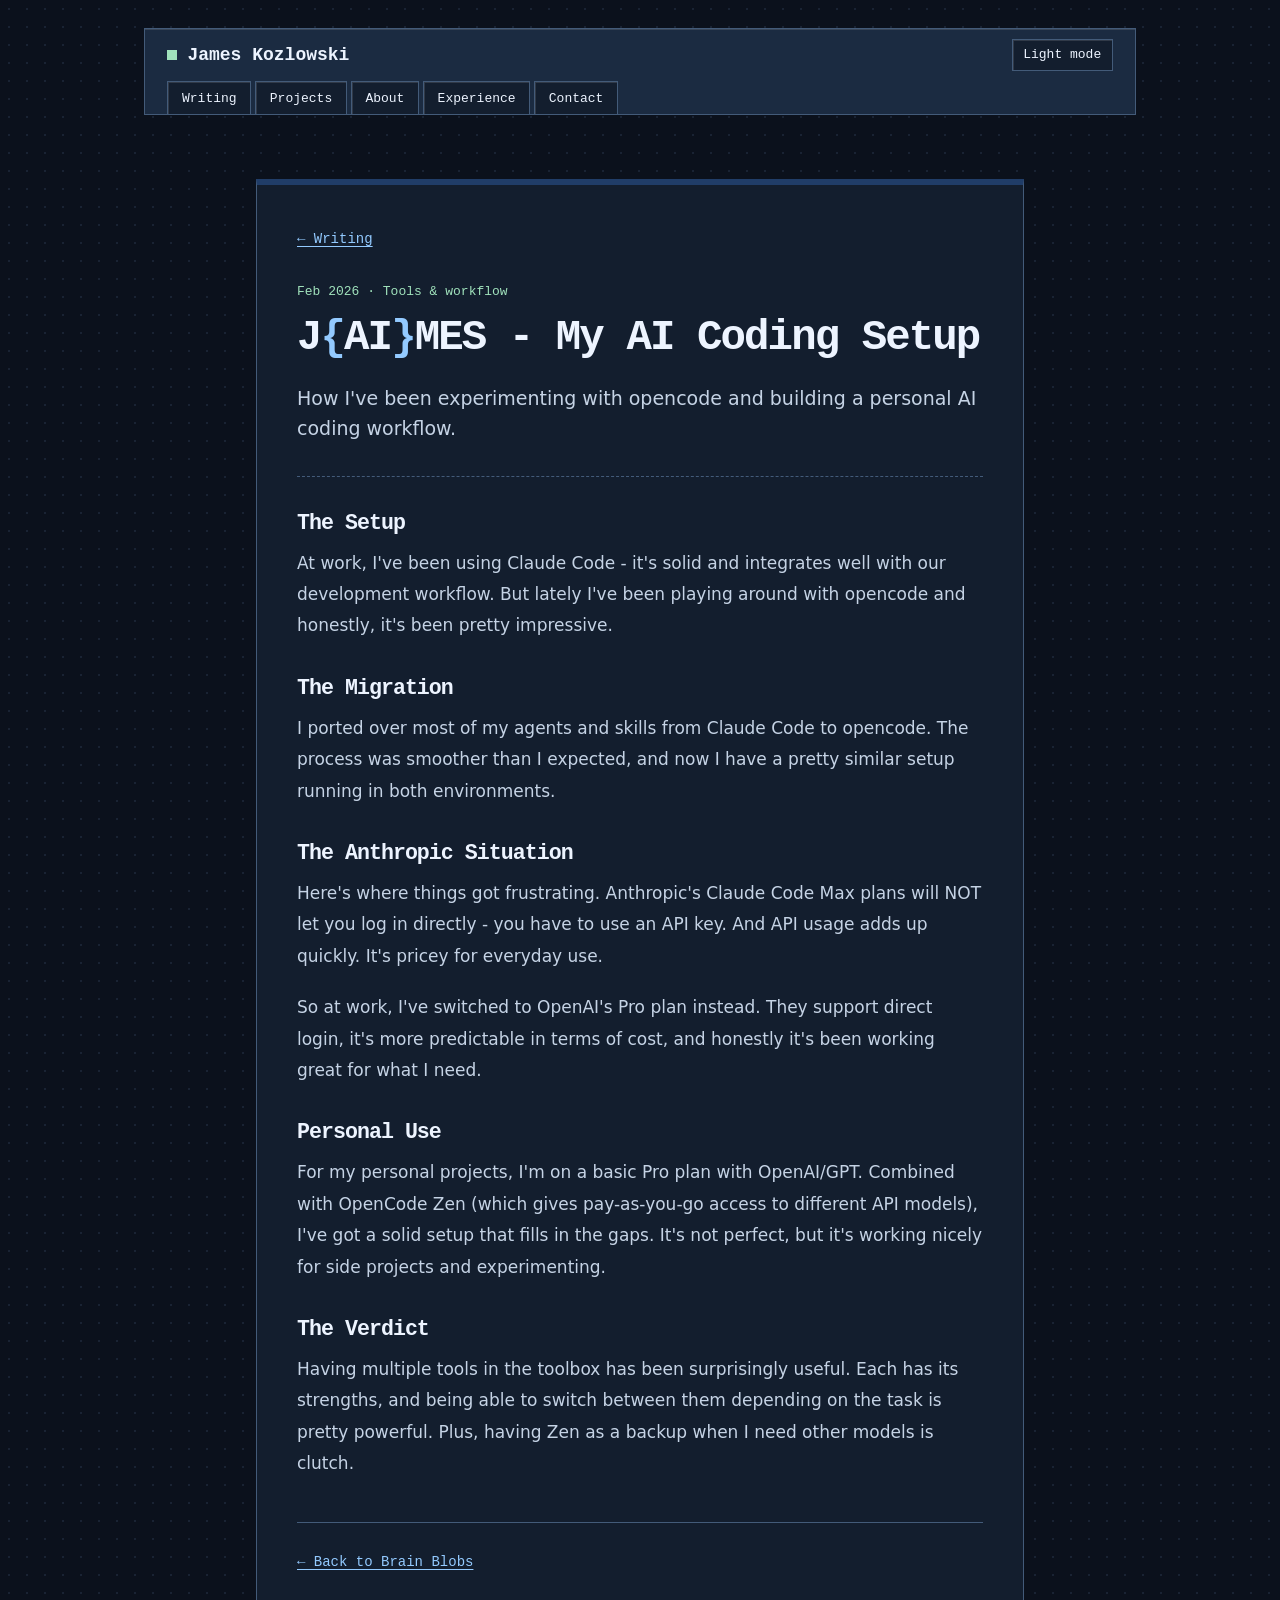
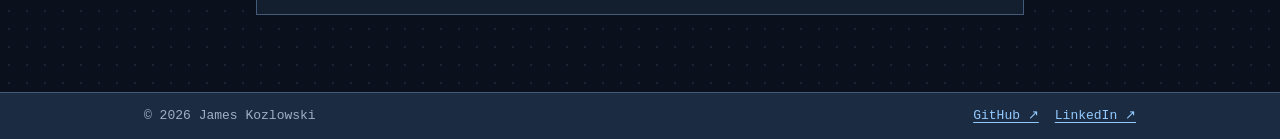
==== commit 58611ce5: "new theme" ====
--- a/blog/ai-coding-setup.html
+++ b/blog/ai-coding-setup.html
@@ -4,40 +4,32 @@
     <meta charset="UTF-8" />
     <meta name="viewport" content="width=device-width, initial-scale=1.0" />
     <title>J{AI}MES - My AI Coding Setup | James Kozlowski</title>
+    <script src="../script.js"></script>
     <link rel="stylesheet" href="../styles.css" />
     <link rel="stylesheet" href="../blog.css" />
     <meta
       name="description"
       content="Experiments with opencode, Claude Code, and a personal AI coding workflow. Notes from February 2026 by James Kozlowski."
     />
-    <meta name="theme-color" content="#f5f3eb" />
+    <meta name="theme-color" content="#0b111c" />
     <link
       rel="canonical"
       href="https://jameskozlowski.com/blog/ai-coding-setup.html"
     />
     <link rel="icon" href="../assets/favicon.svg" type="image/svg+xml" />
-    <script src="../script.js" defer></script>
   </head>
   <body>
     <a class="skip-link" href="#main">Skip to content</a>
     <header class="navbar">
-      <nav class="nav-content" aria-label="Main navigation">
-        <a
-          href="../index.html#home"
-          class="logo"
-          aria-label="James Kozlowski home"
-          >jk<span>.</span></a
-        >
+      <nav class="nav-content container" aria-label="Main navigation">
+        <a href="../index.html#home" class="logo">James Kozlowski</a>
+        <button class="theme-toggle" type="button" hidden>Light mode</button>
         <ul class="nav-links">
+          <li><a href="../index.html#brain-blobs">Writing</a></li>
+          <li><a href="../index.html#projects">Projects</a></li>
           <li><a href="../index.html#about">About</a></li>
-          <li><a href="../index.html#projects">Projects</a></li>
           <li><a href="../index.html#experience">Experience</a></li>
-          <li><a href="../index.html#brain-blobs">Writing</a></li>
-          <li>
-            <a href="../index.html#contact"
-              >Say hello <span aria-hidden="true">↗</span></a
-            >
-          </li>
+          <li><a href="../index.html#contact">Contact</a></li>
         </ul>
       </nav>
     </header>
@@ -45,7 +37,7 @@
     <main id="main" class="blog-post" tabindex="-1">
       <article>
         <a class="breadcrumb" href="../index.html#brain-blobs"
-          >← Writing / Brain blobs</a
+          >← Writing</a
         >
         <header class="post-header">
           <time class="post-date" datetime="2026-02"
@@ -120,7 +112,7 @@
     <footer class="footer">
       <div class="container">
         <p>
-          © <span data-year>2026</span> James Kozlowski. Made with curiosity.
+          © <span data-year>2026</span> James Kozlowski
         </p>
         <div class="social-links">
           <a href="https://github.com/jameskozlowski">GitHub ↗</a>
--- a/styles.css
+++ b/styles.css
@@ -1,32 +1,57 @@
 :root {
+  color-scheme: dark;
+  --bg-primary: #0b111c;
+  --panel-bg: #131e2e;
+  --bg-secondary: #1b2b41;
+  --text-primary: #edf4ff;
+  --text-secondary: #c5d3e5;
+  --text-muted: #9fafc5;
+  --accent-primary: #93caff;
+  --visited-color: #d0b2fa;
+  --status-color: #a0e2bc;
+  --border-color: #435b79;
+  --edge-color: #ffffff20;
+  --grid-dot: #779bd421;
+  --bar-bg: #203d68;
+  --bar-text: #f1f6ff;
+  --font-sans: Verdana, system-ui, sans-serif;
+  --font-mono: ui-monospace, monospace;
+  --panel-padding: clamp(0.85rem, 2.5vw, 1.4rem);
+  background: var(--bg-primary);
+}
+
+:root[data-theme="light"] {
   color-scheme: light;
-  --bg-primary: #f5f3eb;
-  --bg-secondary: #eeede3;
-  --text-primary: #252e27;
-  --text-secondary: #535b51;
-  --text-muted: #646b60;
-  --accent-primary: #40583a;
-  --border-color: #d6d8ca;
-  --font-sans: "Avenir Next", Avenir, "Segoe UI", sans-serif;
-  --font-mono: "SFMono-Regular", Consolas, "Liberation Mono", monospace;
+  --bg-primary: #e1e9f4;
+  --panel-bg: #f7faff;
+  --bg-secondary: #d7e2f0;
+  --text-primary: #15263c;
+  --text-secondary: #30445d;
+  --text-muted: #4f627a;
+  --accent-primary: #174dac;
+  --visited-color: #653791;
+  --status-color: #146044;
+  --border-color: #8d9fb6;
+  --edge-color: #ffffffaa;
+  --grid-dot: #37578226;
+  --bar-bg: #28538c;
 }
 
 * {
   box-sizing: border-box;
 }
+
 html {
-  scroll-behavior: smooth;
-  scroll-padding-top: 110px;
-}
+  scroll-padding-top: 1rem;
+}
+
 body {
   margin: 0;
-  background: var(--bg-primary);
   color: var(--text-primary);
-  font-family: var(--font-sans);
-  font-size: 16px;
-  line-height: 1.7;
-  -webkit-font-smoothing: antialiased;
-}
+  background: radial-gradient(var(--grid-dot) 1px, transparent 1px) 0 0 / 18px 18px;
+  font: 1rem/1.65 var(--font-sans);
+}
+
 h1,
 h2,
 h3,
@@ -35,748 +60,474 @@
 figure {
   margin: 0;
 }
+
 h1,
-h2,
+h2 {
+  font-family: var(--font-mono);
+  font-weight: 700;
+  line-height: 1.15;
+  letter-spacing: -0.045em;
+}
+
+h2 {
+  font-size: clamp(1.25rem, 2.5vw, 1.65rem);
+}
+
 h3,
 h4 {
-  line-height: 1.2;
-}
+  line-height: 1.35;
+}
+
+h3 {
+  font-size: 1rem;
+  font-weight: 700;
+}
+
 a {
-  color: inherit;
-  text-underline-offset: 5px;
-}
+  color: var(--accent-primary);
+  text-decoration-thickness: 1px;
+  text-underline-offset: 0.22em;
+}
+
+a:visited {
+  color: var(--visited-color);
+}
+
 a:hover {
-  color: var(--accent-primary);
-}
-button,
-a {
-  -webkit-tap-highlight-color: transparent;
-}
-a:focus-visible,
-button:focus-visible {
-  outline: 3px solid var(--accent-primary);
-  outline-offset: 6px;
-  border-radius: 2px;
-}
+  color: var(--text-primary);
+}
+
+:focus-visible {
+  outline: 2px solid var(--accent-primary);
+  outline-offset: 4px;
+}
+
 ::selection {
-  background: #d3dcbd;
-  color: #252e27;
-}
+  background: var(--accent-primary);
+  color: var(--bg-primary);
+}
+
 img {
   display: block;
   max-width: 100%;
-}
+  height: auto;
+}
+
+figcaption {
+  margin-top: 0.5rem;
+  color: var(--text-muted);
+  font-size: 0.8125rem;
+}
+
 .container {
-  width: min(1120px, calc(100% - 96px));
+  width: min(62rem, calc(100% - 3rem));
   margin-inline: auto;
 }
+
 .skip-link {
   position: fixed;
-  top: 12px;
-  left: 16px;
-  transform: translateY(-160%);
-  z-index: 30;
-  background: var(--text-primary);
-  color: var(--bg-primary);
-  padding: 10px 20px;
-}
+  top: 1rem;
+  left: 1rem;
+  z-index: 2;
+  transform: translateY(calc(-100% - 2rem));
+  padding: 0.5rem 0.75rem;
+  background: var(--bg-primary);
+}
+
 .skip-link:focus {
-  transform: translateY(0);
-  color: white;
-}
+  transform: none;
+}
+
 .navbar {
-  position: sticky;
-  top: 0;
-  z-index: 20;
-  background: rgba(245, 243, 235, 0.97);
-  border-bottom: 1px solid var(--border-color);
-}
+  padding-top: clamp(0.75rem, 2.5vw, 1.75rem);
+}
+
 .nav-content {
-  width: min(1120px, calc(100% - 96px));
-  min-height: 88px;
-  margin: auto;
+  display: grid;
+  grid-template-columns: minmax(0, 1fr) auto;
+  align-items: center;
+  gap: 0.65rem 1rem;
+  padding: 0.65rem var(--panel-padding) 0;
+  border: 1px solid var(--border-color);
+  background: var(--bg-secondary);
+  box-shadow: inset 0 1px var(--edge-color);
+}
+
+.logo {
   display: flex;
   align-items: center;
+  justify-self: start;
+  gap: 0.65rem;
+  color: var(--text-primary);
+  font: 700 clamp(0.875rem, 3vw, 1.125rem)/1.3 var(--font-mono);
+  text-decoration: none;
+}
+
+.logo:visited {
+  color: var(--text-primary);
+}
+
+.logo:hover {
+  color: var(--accent-primary);
+}
+
+.logo::before {
+  content: "";
+  flex: none;
+  width: 0.6rem;
+  height: 0.6rem;
+  background: var(--status-color);
+}
+
+.theme-toggle {
+  padding: 0.4rem 0.65rem;
+  border: 1px solid var(--border-color);
+  background: var(--panel-bg);
+  color: var(--text-primary);
+  box-shadow: inset 1px 1px var(--edge-color);
+  font: 0.8125rem/1.3 var(--font-mono);
+  cursor: pointer;
+  white-space: nowrap;
+}
+
+.theme-toggle:hover {
+  background: var(--bar-bg);
+  color: var(--bar-text);
+}
+
+.nav-links {
+  grid-column: 1 / -1;
+  display: flex;
+  flex-wrap: wrap;
+  gap: 0.25rem;
+  list-style: none;
+  margin: 0 0 -1px;
+  padding: 0;
+  font: 0.8125rem/1.35 var(--font-mono);
+}
+
+.nav-links a {
+  display: block;
+  padding: 0.45rem clamp(0.375rem, 2vw, 0.85rem);
+  border: 1px solid var(--border-color);
+  background: var(--panel-bg);
+  color: var(--text-primary);
+  box-shadow: inset 1px 1px var(--edge-color);
+  text-decoration: none;
+}
+
+.nav-links a:hover,
+.nav-links a:focus-visible {
+  background: var(--bar-bg);
+  color: var(--bar-text);
+}
+
+.home-layout {
+  display: grid;
+  grid-template-columns: minmax(0, 1.55fr) minmax(0, 1fr);
+  align-items: start;
+  gap: clamp(0.875rem, 2.5vw, 1.5rem);
+  margin-block: clamp(0.875rem, 2.5vw, 1.5rem) 2rem;
+}
+
+.hero,
+.section {
+  grid-column: 1 / -1;
+}
+
+.hero,
+.directory-panel,
+.section {
+  border: 1px solid var(--border-color);
+  background: var(--panel-bg);
+}
+
+.panel-bar {
+  display: flex;
+  flex-wrap: wrap;
   justify-content: space-between;
-  gap: 28px;
-}
-.logo {
-  font-size: 34px;
-  font-weight: 800;
-  text-decoration: none;
-  letter-spacing: -3px;
-  line-height: 1;
-}
-.logo span {
-  color: var(--accent-primary);
-}
-.nav-links {
-  display: flex;
+  gap: 0.125rem 1rem;
+  padding: 0.55rem var(--panel-padding);
+  background: var(--bar-bg);
+  color: var(--bar-text);
+  box-shadow: inset 0 1px var(--edge-color);
+}
+
+.panel-bar,
+.panel-bar h2 {
+  font: 700 0.875rem/1.4 var(--font-mono);
+}
+
+.panel-bar span + span {
+  font-weight: 400;
+}
+
+.hero-body {
+  display: grid;
+  grid-template-columns: minmax(0, 1fr) minmax(8rem, 11rem);
   align-items: center;
-  flex-wrap: wrap;
-  gap: 28px;
-  list-style: none;
-  padding: 0;
-  margin: 0;
-}
-.nav-links a {
-  display: inline-block;
-  font-size: 13px;
-  font-weight: 600;
-  text-decoration: none;
-  padding: 10px 0;
-  border-bottom: 1px solid transparent;
-}
-.nav-links a:hover,
-.nav-links a[aria-current="location"] {
-  border-color: var(--accent-primary);
-}
-.nav-links li:last-child a {
-  color: var(--accent-primary);
-}
-.nav-links span {
-  margin-left: 5px;
-}
-.eyebrow {
-  font: 11px/1.6 var(--font-mono);
-  letter-spacing: 1.4px;
-  text-transform: uppercase;
-  color: var(--accent-primary);
-}
-.hero {
-  display: grid;
-  grid-template-columns: 1.45fr 1fr;
-  gap: 40px 70px;
-  padding-top: 78px;
-}
-.hero-copy {
-  align-self: center;
-}
-.status-dot {
-  display: inline-block;
-  width: 7px;
-  height: 7px;
-  background: var(--accent-primary);
-  border-radius: 50%;
-  margin: 0 9px 1px 0;
-}
-h1 {
-  font-size: clamp(58px, 6.2vw, 82px);
-  letter-spacing: -5px;
-  font-weight: 650;
-  line-height: 1.04;
-}
+  gap: clamp(1rem, 4vw, 3rem);
+  padding: clamp(1rem, 3vw, 2rem);
+}
+
+.hero-location {
+  color: var(--status-color);
+  font: 0.875rem/1.4 var(--font-mono);
+  margin-bottom: 0.65rem;
+}
+
 .hero h1 {
-  margin: 24px 0;
-}
-.accent {
-  color: var(--accent-primary);
-}
-.hero-intro {
-  font-size: 27px;
-  line-height: 1.4;
-  letter-spacing: -0.7px;
-}
-.serif {
-  font-family: Georgia, "Times New Roman", serif;
-  font-weight: 400;
-  font-style: italic;
-}
+  font-size: clamp(1.5rem, 5.25vw, 3.25rem);
+}
+
 .hero-description {
   color: var(--text-secondary);
-  max-width: 470px;
-  font-size: 15px;
-  margin-top: 20px;
-}
-.hero-links {
-  display: flex;
-  align-items: center;
-  flex-wrap: wrap;
-  gap: 24px;
-  margin-top: 28px;
-}
-.btn {
-  display: inline-flex;
-  align-items: center;
-  justify-content: center;
-  gap: 22px;
-  background: var(--accent-primary);
-  color: #fff;
-  border: 1px solid var(--accent-primary);
-  border-radius: 4px;
-  font-size: 13px;
-  font-weight: 600;
-  padding: 13px 20px;
-  text-decoration: none;
-  transition: background 0.2s;
-}
-.btn:hover {
-  background: #293d24;
-  color: #fff;
-}
-.text-link {
-  display: inline-flex;
-  align-items: center;
-  gap: 14px;
-  font-size: 13px;
-  font-weight: 600;
-  text-decoration: none;
-}
-.text-link:hover {
-  text-decoration: underline;
-}
-.hero-photo {
-  position: relative;
-  padding: 12px 12px 0;
-  background: #e4e5d8;
-  border: 1px solid #d5d7c6;
-  transform: rotate(2deg);
-  align-self: center;
-  margin: 5px 10px 10px 0;
-}
-.photo-frame {
-  overflow: hidden;
-  background: var(--bg-secondary);
-}
-.hero-photo img {
-  width: 100%;
-  aspect-ratio: 4 / 5;
-  height: auto;
-  object-fit: cover;
-  object-position: center 45%;
-}
-.hero-photo figcaption {
-  display: flex;
-  justify-content: space-between;
-  font: 10px/1.6 var(--font-mono);
-  padding: 15px 3px;
-  color: #45523f;
-}
-.photo-note {
-  position: absolute;
-  right: -24px;
-  bottom: 84px;
-  font:
-    italic 17px Georgia,
-    serif;
-  background: #f3edce;
-  color: #494b30;
-  padding: 13px 17px;
-  transform: rotate(-7deg);
-  box-shadow: 0 2px 5px #252e2710;
-}
-.hero-footnote {
-  grid-column: 1 / -1;
-  border-top: 1px solid var(--border-color);
-  padding: 22px 0;
-  margin-top: 24px;
-  display: flex;
-  justify-content: space-between;
-  gap: 20px;
-  color: var(--text-muted);
-  font: 10px/1.6 var(--font-mono);
-}
-.hero-footnote a {
-  text-decoration: none;
-}
-.hero-footnote a span {
-  padding-left: 14px;
-}
-.section {
-  padding-block: 92px;
-}
-.section-tinted {
-  background: var(--bg-secondary);
-  border-block: 1px solid var(--border-color);
-}
-.section-layout {
-  display: grid;
-  grid-template-columns: 1fr 1.55fr;
-  gap: 80px;
-}
-h2 {
-  font-size: clamp(30px, 3.3vw, 42px);
-  letter-spacing: -1.6px;
-  font-weight: 600;
-}
-.section-heading h2,
-.section-top h2,
-.offscreen-grid h2 {
-  margin-top: 17px;
-}
-.section-summary {
-  color: var(--text-secondary);
-  font-size: 14px;
-  margin-top: 20px;
-  max-width: 320px;
-}
-.lead {
-  font-size: 20px;
-  line-height: 1.65;
-  letter-spacing: -0.35px;
-}
-.about-copy > p + p {
-  margin-top: 18px;
-  color: var(--text-secondary);
-  font-size: 15px;
-}
-.toolbox {
-  margin-top: 30px;
-  padding-top: 26px;
-  border-top: 1px solid var(--border-color);
-}
-.tags {
+  max-width: 55ch;
+  margin-top: 0.85rem;
+}
+
+.inline-links {
   display: flex;
   flex-wrap: wrap;
-  gap: 7px;
-  list-style: none;
-  padding: 0;
-  margin: 14px 0 0;
-}
-.tags li {
-  font: 11px/1.5 var(--font-mono);
-  padding: 5px 10px;
+  gap: 0.35rem 1.1rem;
+  margin-top: 0.75rem;
+}
+
+.inline-links a,
+.panel-footer {
+  font-size: 0.875rem;
+}
+
+.hero-photo {
+  padding: 0.35rem;
   border: 1px solid var(--border-color);
-  border-radius: 3px;
+  background: var(--bg-secondary);
+}
+
+.hero-photo img {
+  aspect-ratio: 4 / 5;
+  object-fit: cover;
+  object-position: center 49%;
+}
+
+.hero-photo figcaption {
+  margin: 0.35rem 0.2rem 0.1rem;
+  font: 0.75rem/1.4 var(--font-mono);
+}
+
+.hero-photo img,
+.outdoor-photo img {
+  width: 100%;
+  border: 1px solid var(--border-color);
+}
+
+.section {
+  padding: clamp(1rem, 3vw, 2rem);
+}
+
+.section-layout {
+  display: grid;
+  grid-template-columns: minmax(0, 1fr) minmax(0, 2fr);
+  gap: clamp(1.25rem, 5vw, 3.5rem);
+}
+
+.section-layout p,
+.project-item p,
+.offscreen-grid p {
   color: var(--text-secondary);
 }
-.section-top {
-  display: flex;
-  justify-content: space-between;
-  align-items: flex-end;
-  gap: 28px;
-  margin-bottom: 38px;
-}
-.project-grid {
-  display: grid;
-  grid-template-columns: repeat(3, 1fr);
-  gap: 18px;
-}
-.project-card {
-  padding: 26px;
-  border: 1px solid var(--border-color);
-  border-radius: 6px;
-  display: flex;
-  flex-direction: column;
-  background: #faf9f3;
-}
-.project-top {
-  display: flex;
+
+.about-copy p + p,
+.offscreen-grid p {
+  margin-top: 0.75rem;
+}
+
+.panel-footer {
+  border-top: 1px solid var(--border-color);
+  padding: 0.75rem var(--panel-padding);
+}
+
+.project-list,
+.writing-list {
+  padding-inline: var(--panel-padding);
+}
+
+.project-item,
+.writing-item {
+  padding-block: 0.85rem;
+}
+
+.project-item + .project-item,
+.writing-item + .writing-item,
+.experience-item + .experience-item {
+  border-top: 1px dashed var(--border-color);
+}
+
+.project-item .project-meta,
+.experience-item .role-meta,
+.writing-meta {
+  color: var(--text-muted);
+  font-size: 0.8125rem;
+}
+
+.project-meta {
+  margin-top: 0.25rem;
+}
+
+.project-item > div + div {
+  margin-top: 0.45rem;
+}
+
+.project-item p {
+  font-size: 0.875rem;
+}
+
+.experience-item + .experience-item {
+  margin-top: 1rem;
+  padding-top: 1rem;
+}
+
+.experience-item h3 {
+  margin-top: 0.25rem;
+}
+
+.experience-item .company {
+  font-size: 0.875rem;
+  margin-block: 0.2rem 0.5rem;
+}
+
+.credentials-grid {
+  display: grid;
+  grid-template-columns: repeat(2, minmax(0, 1fr));
+  gap: 1.5rem 3rem;
+  margin-top: 2rem;
+  padding-top: 1.5rem;
+  border-top: 1px solid var(--border-color);
+}
+
+.credential {
+  margin-top: 0.75rem;
+}
+
+.credential p {
+  color: var(--text-secondary);
+  font-size: 0.875rem;
+}
+
+.writing-item {
+  display: grid;
+  grid-template-columns: minmax(0, 7.75rem) minmax(0, 1fr);
+  align-items: baseline;
+  gap: 0.35rem 0.85rem;
+  text-decoration: none;
+}
+
+.writing-item h3 {
+  text-decoration: underline;
+  text-decoration-thickness: 1px;
+  text-underline-offset: 0.2em;
+}
+
+.writing-item p {
+  margin-top: 0.2rem;
+  color: var(--text-secondary);
+  font-size: 0.9375rem;
+}
+
+.writing-meta time {
+  color: var(--status-color);
+  font-family: var(--font-mono);
+}
+
+.writing-meta span {
+  display: block;
+}
+
+.offscreen-grid {
+  display: grid;
+  grid-template-columns: minmax(0, 1fr) minmax(11rem, 15rem);
+  gap: 1.5rem clamp(1.5rem, 6vw, 5rem);
   align-items: center;
-  justify-content: space-between;
-  padding-bottom: 30px;
-}
-.project-symbol {
-  font: 21px/1.5 var(--font-mono);
-  letter-spacing: -1px;
-  color: var(--accent-primary);
-}
-.project-card .tags {
-  margin-top: 0;
-  gap: 5px;
-}
-.project-card .tags li {
-  padding: 3px 7px;
-  font-size: 10px;
-}
-.project-card h3 {
-  font-size: 21px;
-  letter-spacing: -0.7px;
-  margin: 19px 0 13px;
-}
-.project-card p {
-  font-size: 14px;
-  color: var(--text-secondary);
-  margin-bottom: 28px;
-}
-.card-links {
-  margin-top: auto;
+}
+
+.outdoor-photo img {
+  aspect-ratio: 4 / 3;
+  object-fit: cover;
+}
+
+.footer {
+  border-top: 1px solid var(--border-color);
+  padding-block: 0.85rem;
+  background: var(--bg-secondary);
+  color: var(--text-muted);
+  font: 0.8125rem/1.5 var(--font-mono);
+}
+
+.footer .container,
+.social-links {
   display: flex;
   flex-wrap: wrap;
-  align-items: center;
+  gap: 0.5rem 1rem;
+}
+
+.footer .container {
   justify-content: space-between;
-  gap: 15px;
-}
-.card-links a {
-  font-size: 12px;
-}
-.card-links > a + a {
-  color: var(--text-secondary);
-  text-decoration: none;
-}
-.card-links > a + a:hover {
-  text-decoration: underline;
-}
-.experience-item {
-  position: relative;
-  border-left: 1px solid #c6cbb9;
-  padding: 0 0 35px 28px;
-}
-.experience-item::before {
-  content: "";
-  position: absolute;
-  width: 7px;
-  height: 7px;
-  border-radius: 50%;
-  background: #9ca68d;
-  top: 7px;
-  left: -4px;
-}
-.experience-item:first-child::before {
-  background: var(--accent-primary);
-}
-.experience-item:last-child {
-  padding-bottom: 0;
-}
-.role-meta {
-  display: flex;
-  flex-wrap: wrap;
-  align-items: center;
-  gap: 12px;
-  font: 11px/1.6 var(--font-mono);
-  color: var(--text-muted);
-  margin-bottom: 10px;
-}
-.current-label {
-  background: #dce3cc;
-  color: #405332;
-  padding: 2px 7px;
-  border-radius: 3px;
-  font-size: 10px;
-}
-.experience-item h3 {
-  font-size: 21px;
-  letter-spacing: -0.5px;
-}
-.company {
-  color: var(--accent-primary);
-  font-weight: 600;
-  font-size: 14px;
-  margin: 4px 0 10px;
-}
-.experience-item p:last-child {
-  font-size: 14px;
-  color: var(--text-secondary);
-}
-.credentials-grid {
-  display: grid;
-  grid-template-columns: 1fr 1fr;
-  gap: 80px;
-  margin-top: 58px;
-  padding-top: 35px;
-  border-top: 1px solid var(--border-color);
-}
-.credential {
-  margin-top: 22px;
-}
-.credential h4 {
-  font-size: 14px;
-  font-weight: 600;
-  margin-bottom: 6px;
-}
-.credential p {
-  font-size: 12px;
-  color: var(--text-secondary);
-}
-.writing-list {
-  border-top: 1px solid var(--border-color);
-}
-.writing-item {
-  display: grid;
-  grid-template-columns: 170px 1fr 28px;
-  align-items: center;
-  gap: 28px;
-  padding: 28px 0;
-  border-bottom: 1px solid var(--border-color);
-  text-decoration: none;
-}
-.writing-item:hover h3 {
-  color: var(--accent-primary);
-  text-decoration: underline;
-  text-decoration-thickness: 1px;
-}
-.writing-meta {
-  font: 11px/1.8 var(--font-mono);
-  color: var(--text-secondary);
-}
-.writing-meta span {
-  display: block;
-  font-size: 10px;
-  color: var(--text-muted);
-}
-.writing-item h3 {
-  font-size: 21px;
-  letter-spacing: -0.5px;
-  font-weight: 600;
-}
-.writing-item p {
-  font-size: 14px;
-  color: var(--text-secondary);
-  margin-top: 6px;
-}
-.writing-arrow {
-  font-size: 23px;
-  color: var(--accent-primary);
-}
-.offscreen-grid {
-  display: grid;
-  grid-template-columns: 0.9fr 1.2fr;
-  align-items: center;
-  gap: 100px;
-}
-.outdoor-photo {
-  max-width: 360px;
-}
-.outdoor-photo img {
-  width: 100%;
-  aspect-ratio: 4 / 5;
-  height: auto;
-  object-fit: cover;
-  border-radius: 5px;
-}
-.outdoor-photo figcaption {
-  margin-top: 13px;
-  font: 10px/1.6 var(--font-mono);
-  color: var(--text-muted);
-}
-.offscreen-grid .lead {
-  font-size: 17px;
-  color: var(--text-secondary);
-  margin: 22px 0 24px;
-}
-.interest {
-  padding: 15px 0;
-  border-top: 1px solid var(--border-color);
-}
-.interest h3 {
-  font-size: 15px;
-  margin-bottom: 5px;
-}
-.interest p {
-  font-size: 13px;
-  color: var(--text-secondary);
-}
-.contact-section {
-  padding-block: 90px;
-}
-.contact-section h2 {
-  font-size: clamp(38px, 5vw, 60px);
-  margin: 20px 0;
-  letter-spacing: -2px;
-}
-.contact-section > p:not(.eyebrow) {
-  max-width: 460px;
-  color: var(--text-secondary);
-  font-size: 15px;
-}
-.footer {
-  border-top: 1px solid var(--border-color);
-  padding: 26px 0;
-}
-.footer .container {
-  display: flex;
-  justify-content: space-between;
-  align-items: center;
-  flex-wrap: wrap;
-  gap: 15px;
-  font: 10px/1.6 var(--font-mono);
-  color: var(--text-muted);
-}
-.footer a {
-  text-decoration: none;
-}
-.social-links {
-  display: flex;
-  gap: 20px;
-}
-
-@media (min-width: 1600px) {
-  .hero {
-    padding-top: 100px;
-  }
-}
-@media (max-width: 1000px) {
-  .container,
-  .nav-content {
-    width: calc(100% - 64px);
-  }
-  .hero {
-    gap: 32px;
-    padding-top: 55px;
-  }
-  h1 {
-    letter-spacing: -3px;
-  }
-  .photo-note {
-    right: -10px;
-    font-size: 14px;
-  }
-  .section-layout {
-    gap: 40px;
-  }
-  .project-card {
-    padding: 20px;
-  }
-  .project-card h3 {
-    font-size: 19px;
-  }
-  .offscreen-grid {
-    gap: 55px;
-  }
-}
-@media (max-width: 760px) {
-  html {
-    scroll-padding-top: 130px;
-  }
-  .container,
-  .nav-content {
-    width: calc(100% - 40px);
-  }
-  .nav-content {
-    min-height: 96px;
+}
+
+@media (max-width: 47rem) {
+  .container {
+    width: calc(100% - 1.5rem);
+  }
+
+  .home-layout {
+    grid-template-columns: minmax(0, 1fr);
+  }
+}
+
+@media (max-width: 34rem) {
+  .nav-links {
+    gap: 0.2rem;
+    font-size: 0.75rem;
+  }
+
+  .nav-links a {
+    padding-inline: 0.25rem;
+  }
+
+  .hero-body,
+  .offscreen-grid,
+  .section-layout,
+  .writing-item {
+    grid-template-columns: minmax(0, 1fr);
+  }
+
+  .hero-photo,
+  .outdoor-photo {
+    max-width: 12rem;
+  }
+
+  .hero-photo img {
+    aspect-ratio: 4 / 3;
+    object-fit: cover;
+    object-position: center 52%;
+  }
+
+  .writing-meta {
+    display: flex;
     flex-wrap: wrap;
-    gap: 0;
-    padding-block: 12px 4px;
-  }
-  .logo {
-    font-size: 29px;
-  }
-  .nav-links {
-    width: 100%;
-    justify-content: space-between;
-    gap: 6px;
-  }
-  .nav-links a {
-    font-size: 11px;
-  }
-  .nav-links span {
-    margin-left: 0;
-  }
-  .hero {
-    grid-template-columns: 1fr;
-    gap: 30px;
-    padding-top: 40px;
-  }
-  .hero h1 {
-    font-size: clamp(54px, 12vw, 76px);
-    margin-block: 22px;
-  }
-  .hero-intro {
-    font-size: 25px;
-  }
-  .hero-description {
-    max-width: 530px;
-  }
-  .hero-photo {
-    width: min(370px, calc(100% - 20px));
-    justify-self: center;
-    margin: 12px 0;
-  }
-  .hero-footnote {
-    font-size: 9px;
-    margin-top: 10px;
-  }
-  .hero-footnote > span {
-    max-width: 170px;
-  }
-  .hero-footnote a {
-    white-space: nowrap;
-  }
-  .section {
-    padding-block: 58px;
-  }
-  .section-layout {
-    grid-template-columns: 1fr;
-    gap: 28px;
-  }
-  .section-top {
-    align-items: flex-start;
-    flex-direction: column;
-    gap: 20px;
-    margin-bottom: 28px;
-  }
-  .section-summary {
-    margin-top: 0;
-  }
-  .section-heading .section-summary {
-    margin-top: 16px;
-  }
-  .project-grid {
-    grid-template-columns: 1fr;
-    gap: 14px;
-  }
-  .project-card {
-    padding: 26px;
-  }
-  .project-top {
-    padding-bottom: 20px;
-  }
-  .project-card h3 {
-    font-size: 23px;
-  }
+    column-gap: 0.65rem;
+  }
+}
+
+@media (max-width: 28rem) {
   .credentials-grid {
-    gap: 32px;
-    margin-top: 36px;
-  }
-  .writing-item {
-    grid-template-columns: 1fr 24px;
-    gap: 9px 12px;
-    padding-block: 23px;
-  }
-  .writing-meta {
-    grid-column: 1 / -1;
-    display: flex;
-    gap: 16px;
-    align-items: center;
-  }
-  .writing-item h3 {
-    font-size: 19px;
-  }
-  .writing-item p {
-    font-size: 13px;
-  }
-  .offscreen-grid {
-    grid-template-columns: 1fr;
-    gap: 32px;
-  }
-  .outdoor-photo {
-    max-width: 100%;
-  }
-  .outdoor-photo img {
-    aspect-ratio: 5 / 4;
-    object-position: center 52%;
-  }
-  .contact-section {
-    padding-block: 60px;
-  }
-  .contact-section h2 {
-    letter-spacing: -1.5px;
-  }
-  .footer .container {
-    align-items: flex-start;
-    flex-direction: column;
-    gap: 8px;
-  }
-}
-@media (max-width: 420px) {
-  .credentials-grid {
-    grid-template-columns: 1fr;
-  }
-  .hero-links {
-    gap: 18px;
-  }
-  .hero .eyebrow {
-    font-size: 9px;
-    letter-spacing: 1px;
-  }
-}
-@media (prefers-reduced-motion: reduce) {
-  html {
-    scroll-behavior: auto;
-  }
-  *,
-  *::before,
-  *::after {
-    transition: none !important;
-  }
-}
+    grid-template-columns: minmax(0, 1fr);
+  }
+}
+
+@media (max-width: 24rem) {
+  .nav-links li {
+    flex: 1 1 30%;
+    text-align: center;
+  }
+}
--- a/blog.css
+++ b/blog.css
@@ -1,37 +1,33 @@
 .blog-post {
-  padding: 65px 0 85px;
+  padding: clamp(2rem, 5vw, 4rem) 0 clamp(3rem, 6vw, 5rem);
   min-height: 75vh;
 }
 .blog-post article {
-  width: min(720px, calc(100% - 48px));
+  width: min(48rem, calc(100% - 1.5rem));
+  padding: clamp(1rem, 4vw, 2.5rem);
+  border: 1px solid var(--border-color);
+  border-top: 0.375rem solid var(--bar-bg);
+  background: var(--panel-bg);
   margin-inline: auto;
 }
 .breadcrumb {
   display: inline-block;
-  margin-bottom: 40px;
-  color: var(--accent-primary);
-  font: 11px/1.6 var(--font-mono);
-  text-decoration: none;
-}
-.breadcrumb:hover {
-  text-decoration: underline;
+  margin-bottom: 2rem;
+  font: 0.875rem/1.4 var(--font-mono);
 }
 .post-header {
   margin-bottom: 34px;
   padding-bottom: 32px;
-  border-bottom: 1px solid var(--border-color);
+  border-bottom: 1px dashed var(--border-color);
 }
 .post-date {
   display: block;
-  font: 11px/1.6 var(--font-mono);
-  color: var(--accent-primary);
-  margin-bottom: 18px;
-  text-transform: uppercase;
-  letter-spacing: 1px;
+  color: var(--status-color);
+  font: 0.8125rem/1.5 var(--font-mono);
+  margin-bottom: 0.875rem;
 }
 .post-header h1 {
-  font-size: clamp(34px, 5vw, 54px);
-  letter-spacing: -2px;
+  font-size: clamp(1.65rem, 4.5vw, 2.65rem);
   line-height: 1.12;
   margin-bottom: 20px;
   overflow-wrap: break-word;
@@ -42,8 +38,7 @@
   line-height: 1.6;
 }
 .post-content h2 {
-  font-size: 24px;
-  letter-spacing: -0.6px;
+  font-size: 1.35rem;
   margin: 34px 0 12px;
 }
 .post-content p,
@@ -62,15 +57,20 @@
 .post-content li {
   margin-bottom: 7px;
 }
-.post-content a {
-  color: var(--accent-primary);
-}
 .post-content code {
   font-family: var(--font-mono);
   font-size: 0.85em;
   background: var(--bg-secondary);
   padding: 2px 5px;
-  border-radius: 3px;
+}
+
+.post-content :is(.wiring-diagram, .post-figure) {
+  margin: 2rem 0;
+}
+
+.post-content :is(.wiring-diagram, .post-figure) img {
+  width: 100%;
+  border: 1px solid var(--border-color);
 }
 .post-footer {
   margin-top: 42px;
@@ -78,27 +78,12 @@
   border-top: 1px solid var(--border-color);
 }
 .back-link {
-  color: var(--accent-primary);
-  font-size: 13px;
-  font-weight: 600;
-  text-decoration: none;
-}
-.back-link:hover {
-  text-decoration: underline;
+  font: 0.875rem/1.4 var(--font-mono);
 }
 .bracket {
   color: var(--accent-primary);
 }
 @media (max-width: 760px) {
-  .blog-post {
-    padding: 35px 0 55px;
-  }
-  .breadcrumb {
-    margin-bottom: 28px;
-  }
-  .post-header h1 {
-    letter-spacing: -1.3px;
-  }
   .post-subtitle {
     font-size: 17px;
   }
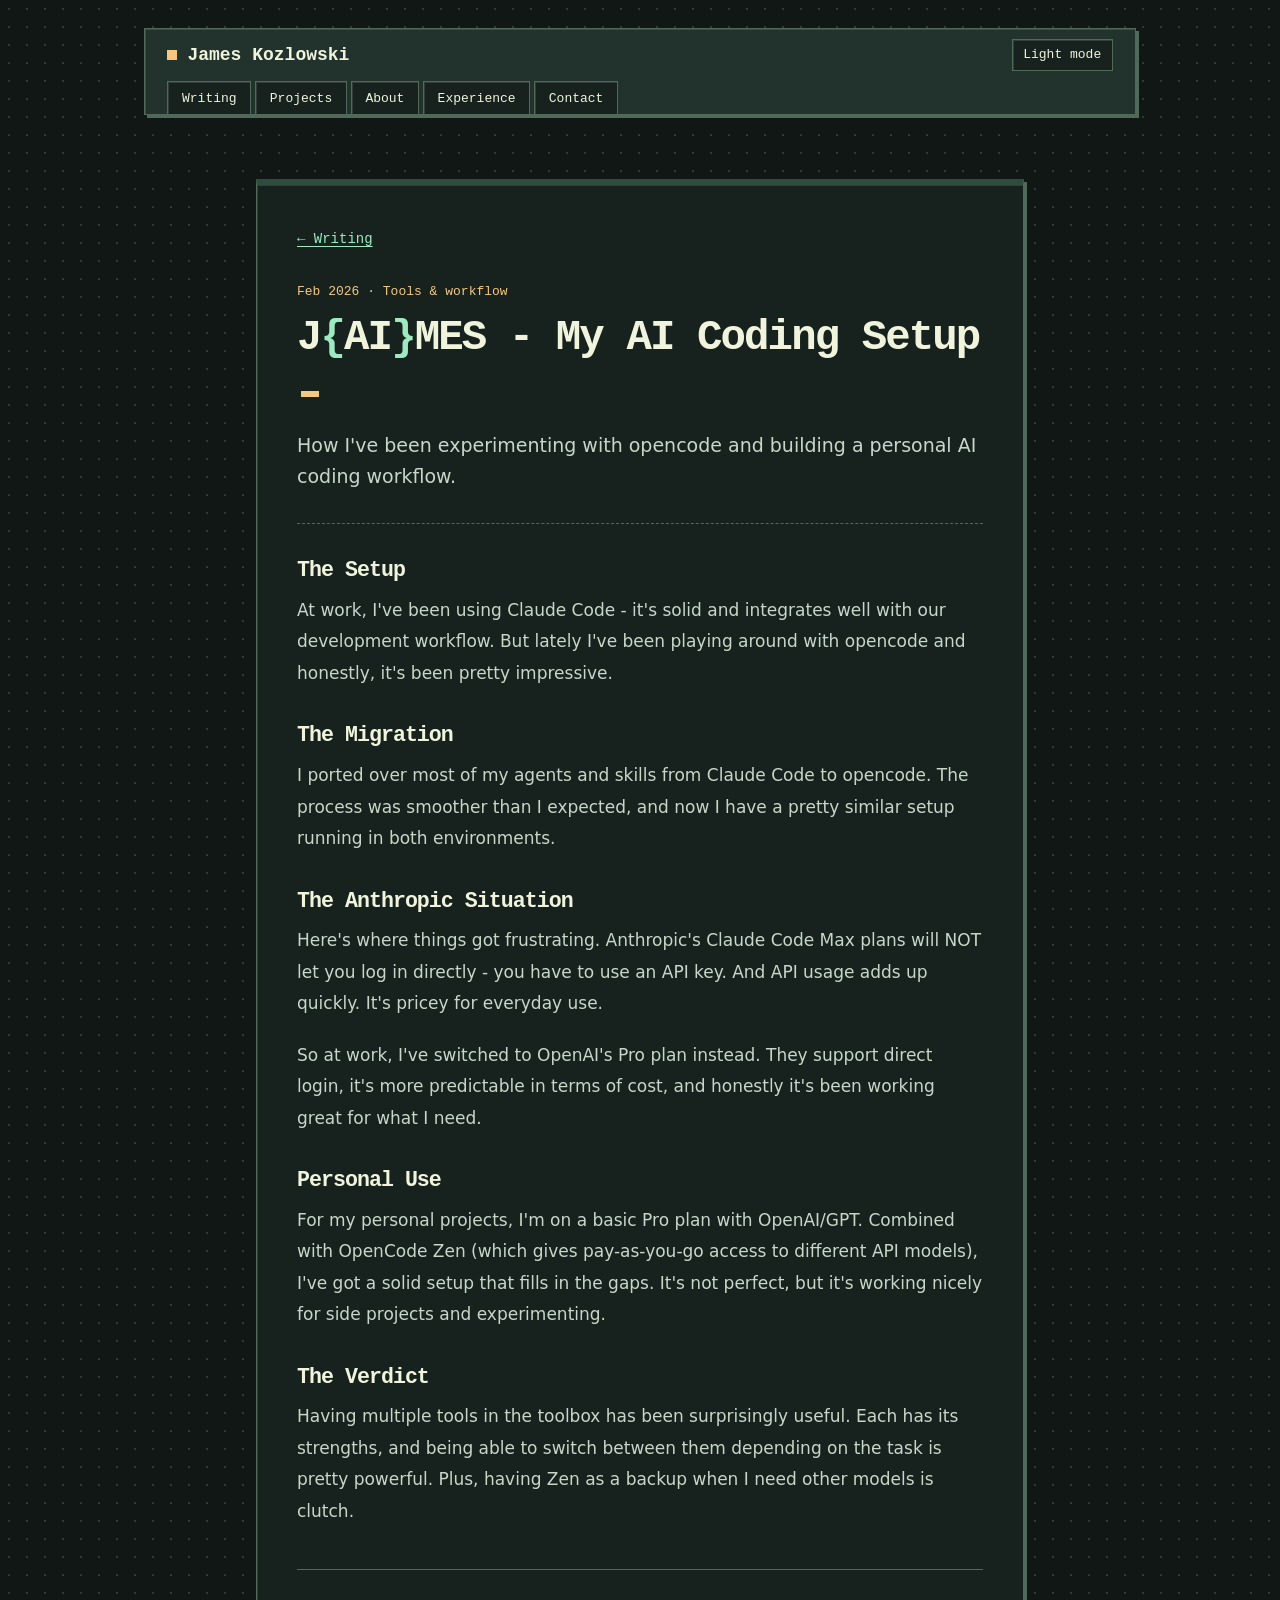
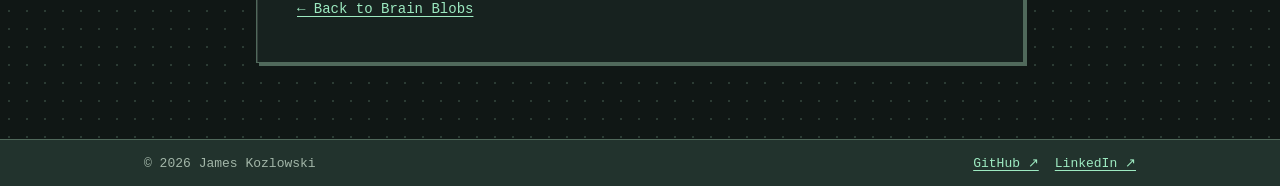
==== commit a578775e: "Apply a retro workstation theme to the homepage and blog" ====
--- a/blog/ai-coding-setup.html
+++ b/blog/ai-coding-setup.html
@@ -1,5 +1,5 @@
 <!doctype html>
-<html lang="en">
+<html lang="en" class="workstation">
   <head>
     <meta charset="UTF-8" />
     <meta name="viewport" content="width=device-width, initial-scale=1.0" />
@@ -11,7 +11,7 @@
       name="description"
       content="Experiments with opencode, Claude Code, and a personal AI coding workflow. Notes from February 2026 by James Kozlowski."
     />
-    <meta name="theme-color" content="#0b111c" />
+    <meta name="theme-color" content="#101715" />
     <link
       rel="canonical"
       href="https://jameskozlowski.com/blog/ai-coding-setup.html"
--- a/styles.css
+++ b/styles.css
@@ -17,6 +17,9 @@
   --font-sans: Verdana, system-ui, sans-serif;
   --font-mono: ui-monospace, monospace;
   --panel-padding: clamp(0.85rem, 2.5vw, 1.4rem);
+  --hero-photo-width: 13rem;
+  --outdoor-photo-width: 17rem;
+  --mobile-photo-width: 14rem;
   background: var(--bg-primary);
 }
 
@@ -37,6 +40,52 @@
   --bar-bg: #28538c;
 }
 
+/* Shared workstation skin; leave the shareable 90s preview intact. */
+.workstation:not([data-style]) {
+  --bg-primary: #101715;
+  --panel-bg: #17221f;
+  --bg-secondary: #22332d;
+  --text-primary: #f1f4dc;
+  --text-secondary: #c8d6c9;
+  --text-muted: #a2b6a8;
+  --accent-primary: #9deac1;
+  --status-color: #f6c77e;
+  --border-color: #50695b;
+  --grid-dot: #a3d9bb30;
+  --bar-bg: #304c40;
+}
+
+.workstation[data-theme="light"]:not([data-style]) {
+  --bg-primary: #dae1d5;
+  --panel-bg: #f8f7eb;
+  --bg-secondary: #e1e6d8;
+  --text-primary: #172c24;
+  --text-secondary: #314a40;
+  --text-muted: #506258;
+  --accent-primary: #145d46;
+  --status-color: #945018;
+  --border-color: #788b7c;
+  --grid-dot: #324e3d36;
+}
+
+.workstation:not([data-style]) .panel-bar {
+  background: repeating-linear-gradient(0deg, transparent 0 3px, #0002 3px 4px), var(--bar-bg);
+  color: var(--bar-text);
+}
+
+.workstation:not([data-style]) :is(.hero, .post-header) h1::after {
+  content: "";
+  display: inline-block;
+  width: 0.42em;
+  height: 0.14em;
+  margin-left: 0.1em;
+  background: var(--status-color);
+}
+
+.workstation:not([data-style]) :is(.hero, .directory-panel, .nav-content, .blog-post article) {
+  box-shadow: inset 1px 1px var(--edge-color), 3px 3px var(--border-color);
+}
+
 * {
   box-sizing: border-box;
 }
@@ -264,7 +313,7 @@
 
 .hero-body {
   display: grid;
-  grid-template-columns: minmax(0, 1fr) minmax(8rem, 11rem);
+  grid-template-columns: minmax(0, 1fr) minmax(8rem, var(--hero-photo-width));
   align-items: center;
   gap: clamp(1rem, 4vw, 3rem);
   padding: clamp(1rem, 3vw, 2rem);
@@ -445,7 +494,7 @@
 
 .offscreen-grid {
   display: grid;
-  grid-template-columns: minmax(0, 1fr) minmax(11rem, 15rem);
+  grid-template-columns: minmax(0, 1fr) minmax(11rem, var(--outdoor-photo-width));
   gap: 1.5rem clamp(1.5rem, 6vw, 5rem);
   align-items: center;
 }
@@ -503,13 +552,13 @@
 
   .hero-photo,
   .outdoor-photo {
-    max-width: 12rem;
+    max-width: var(--mobile-photo-width);
   }
 
   .hero-photo img {
     aspect-ratio: 4 / 3;
     object-fit: cover;
-    object-position: center 52%;
+    object-position: center 46%;
   }
 
   .writing-meta {
@@ -531,3 +580,178 @@
     text-align: center;
   }
 }
+
+/* 1990s personal-homepage preview */
+:root[data-style="90s"] {
+  --bg-primary: #17241c;
+  --panel-bg: #222d23;
+  --bg-secondary: #2c392d;
+  --text-primary: #f7edda;
+  --text-secondary: #ded6c5;
+  --text-muted: #c1bbad;
+  --accent-primary: #b7dcfb;
+  --visited-color: #ddbbec;
+  --status-color: #b6d6ad;
+  --border-color: #74816c;
+  --grid-dot: #e3ebcb14;
+  --bar-bg: #efc486;
+  --bar-text: #222d23;
+  --font-serif: Georgia, "Times New Roman", serif;
+  --hero-photo-width: 15rem;
+  --outdoor-photo-width: 19rem;
+  --mobile-photo-width: 15.5rem;
+}
+
+:root[data-style="90s"][data-theme="light"] {
+  --bg-primary: #cfdac7;
+  --panel-bg: #fff8e8;
+  --bg-secondary: #ede4cd;
+  --text-primary: #28271e;
+  --text-secondary: #423e31;
+  --text-muted: #5d5746;
+  --accent-primary: #153c99;
+  --visited-color: #682b78;
+  --status-color: #2e5e3c;
+  --border-color: #79876d;
+  --grid-dot: #2c472517;
+  --bar-bg: #7d2e3b;
+  --bar-text: #fff8e8;
+}
+
+[data-style="90s"] body {
+  background: repeating-linear-gradient(135deg, transparent 0 6px, var(--grid-dot) 6px 7px);
+  font-family: var(--font-serif);
+  font-size: 1.0625rem;
+}
+
+[data-style="90s"] :is(h1, h2, .logo) {
+  color: var(--bar-bg);
+  font-family: var(--font-serif);
+  letter-spacing: normal;
+}
+
+[data-style="90s"] .logo:hover {
+  text-decoration: underline;
+}
+
+[data-style="90s"] .logo::before {
+  width: 0.45rem;
+  height: 0.45rem;
+  background: var(--bar-bg);
+  transform: rotate(45deg);
+}
+
+[data-style="90s"] .theme-toggle {
+  background: var(--bg-secondary);
+  font-family: var(--font-serif);
+}
+
+[data-style="90s"] .theme-toggle:hover {
+  background: var(--bar-bg);
+}
+
+[data-style="90s"] .nav-content {
+  gap: 0.4rem 1rem;
+  padding-block: 0.5rem;
+  border: 3px double var(--border-color);
+  background: var(--panel-bg);
+  box-shadow: none;
+}
+
+[data-style="90s"] .nav-links {
+  justify-content: center;
+  gap: 0.15rem;
+  margin: 0;
+  padding-top: 0.25rem;
+  border-top: 1px solid var(--border-color);
+  font: 0.9375rem/1.35 var(--font-serif);
+}
+
+[data-style="90s"] .nav-links a {
+  padding: 0.25rem clamp(0.25rem, 1vw, 0.65rem);
+  border: 0;
+  background: none;
+  color: var(--accent-primary);
+  text-decoration: underline;
+  box-shadow: none;
+}
+
+[data-style="90s"] .nav-links a:hover {
+  color: var(--text-primary);
+}
+
+[data-style="90s"] .home-layout {
+  display: block;
+  padding-inline: clamp(1rem, 4vw, 2.5rem);
+  border: 3px double var(--border-color);
+  background: var(--panel-bg);
+}
+
+[data-style="90s"] .home-layout > section {
+  padding-block: clamp(1.15rem, 3vw, 2rem);
+  border: 0;
+  background: none;
+}
+
+[data-style="90s"] .home-layout > section + section {
+  border-top: 3px double var(--border-color);
+}
+
+[data-style="90s"] .hero > .panel-bar {
+  display: none;
+}
+
+[data-style="90s"] .hero-body {
+  padding: 0;
+}
+
+[data-style="90s"] .hero h1 {
+  font-size: clamp(2rem, 5.5vw, 3.75rem);
+}
+
+[data-style="90s"] .hero-location {
+  font: italic 1rem/1.4 var(--font-serif);
+}
+
+[data-style="90s"] .hero-photo {
+  border: 3px double var(--border-color);
+}
+
+[data-style="90s"] .hero-photo figcaption {
+  font: italic 0.875rem/1.4 var(--font-serif);
+  text-align: center;
+}
+
+[data-style="90s"] .directory-panel .panel-bar,
+[data-style="90s"] :is(.project-list, .writing-list) {
+  padding: 0;
+  background: none;
+  box-shadow: none;
+}
+
+[data-style="90s"] .directory-panel h2 {
+  font-size: clamp(1.25rem, 2.5vw, 1.65rem);
+}
+
+[data-style="90s"] .panel-footer {
+  padding-inline: 0;
+}
+
+[data-style="90s"] .footer {
+  border-top: 3px double var(--border-color);
+  font-family: var(--font-serif);
+  font-size: 0.9375rem;
+}
+
+@media (min-width: 34.01rem) {
+  [data-style="90s"] .project-item {
+    display: grid;
+    grid-template-columns: minmax(0, 10rem) minmax(0, 1fr);
+    align-items: baseline;
+    gap: 1rem;
+  }
+
+  [data-style="90s"] .project-item > div + div {
+    margin-top: 0;
+  }
+}
--- a/blog.css
+++ b/blog.css
@@ -83,6 +83,19 @@
 .bracket {
   color: var(--accent-primary);
 }
+
+[data-style="90s"] .blog-post article {
+  border: 3px double var(--border-color);
+}
+
+[data-style="90s"] .post-header {
+  border-bottom: 3px double var(--border-color);
+}
+
+[data-style="90s"] :is(.breadcrumb, .post-date, .back-link) {
+  font-family: var(--font-serif);
+}
+
 @media (max-width: 760px) {
   .post-subtitle {
     font-size: 17px;
